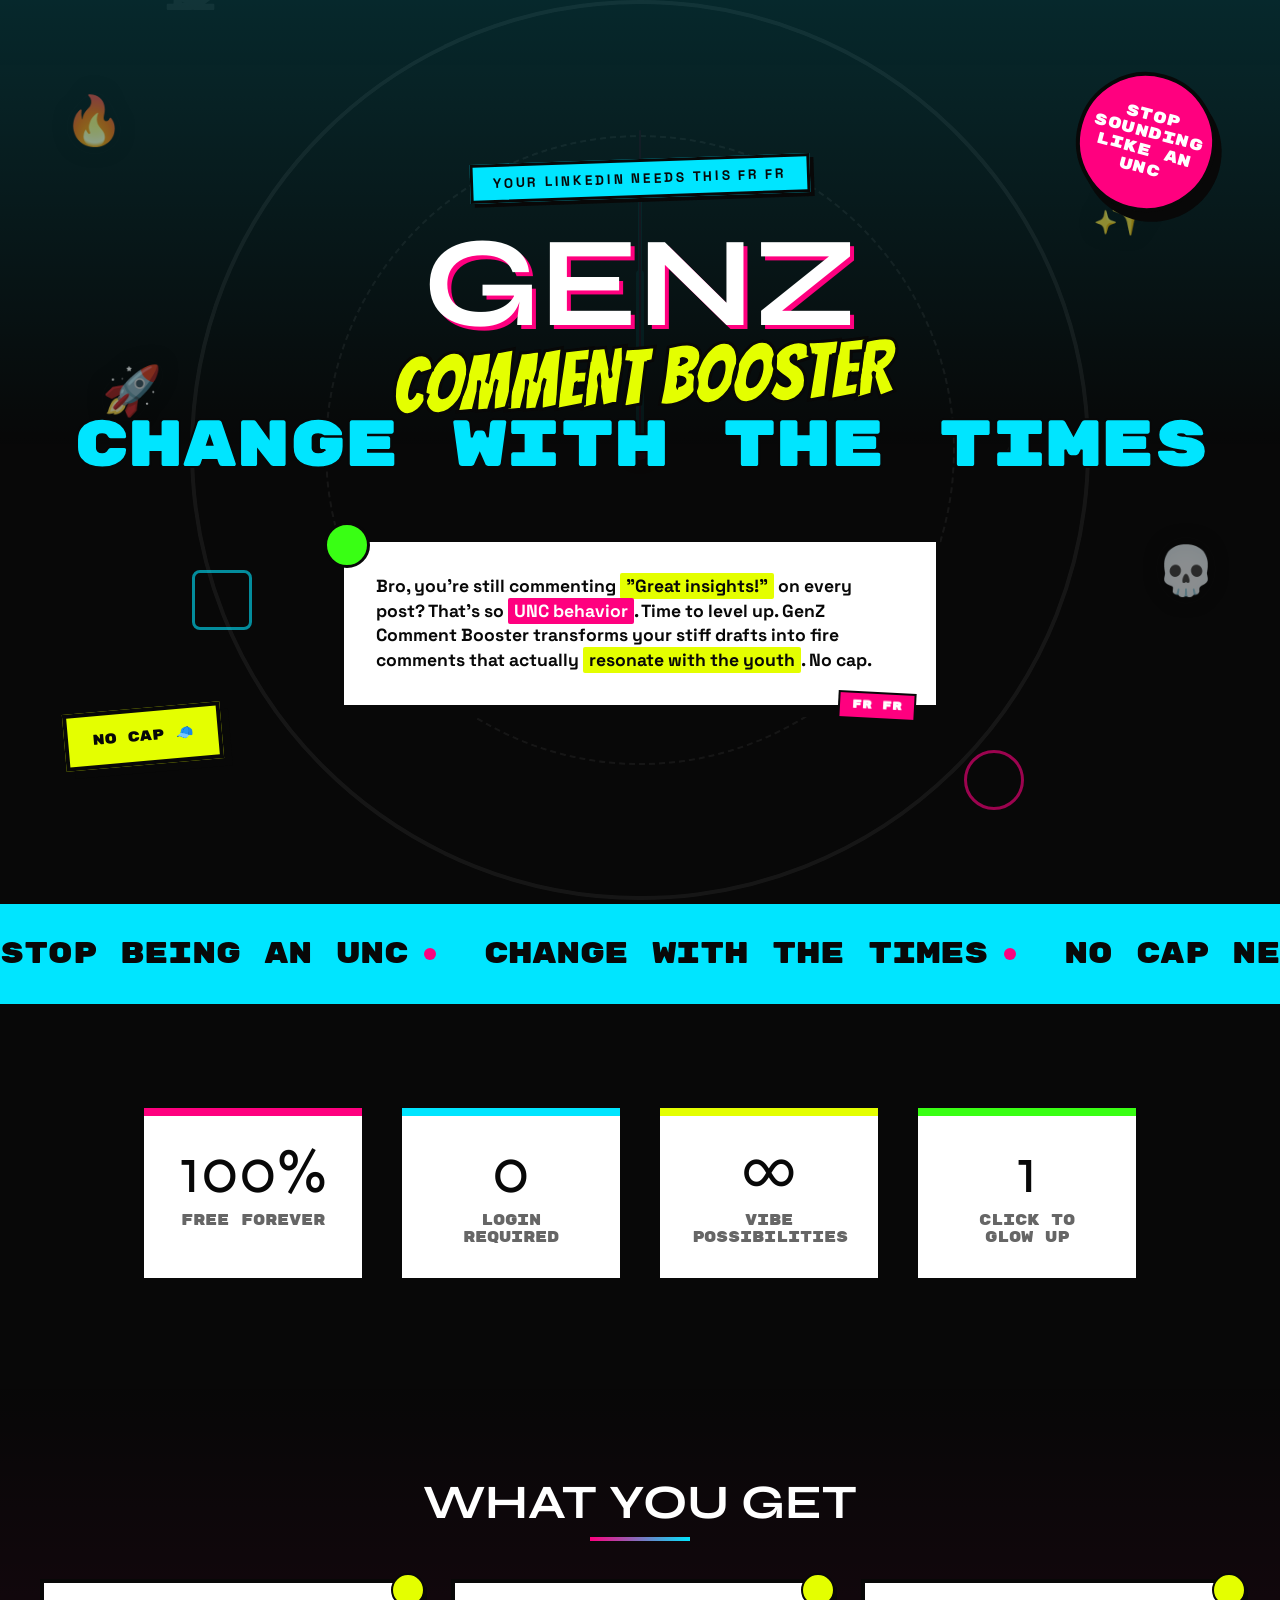
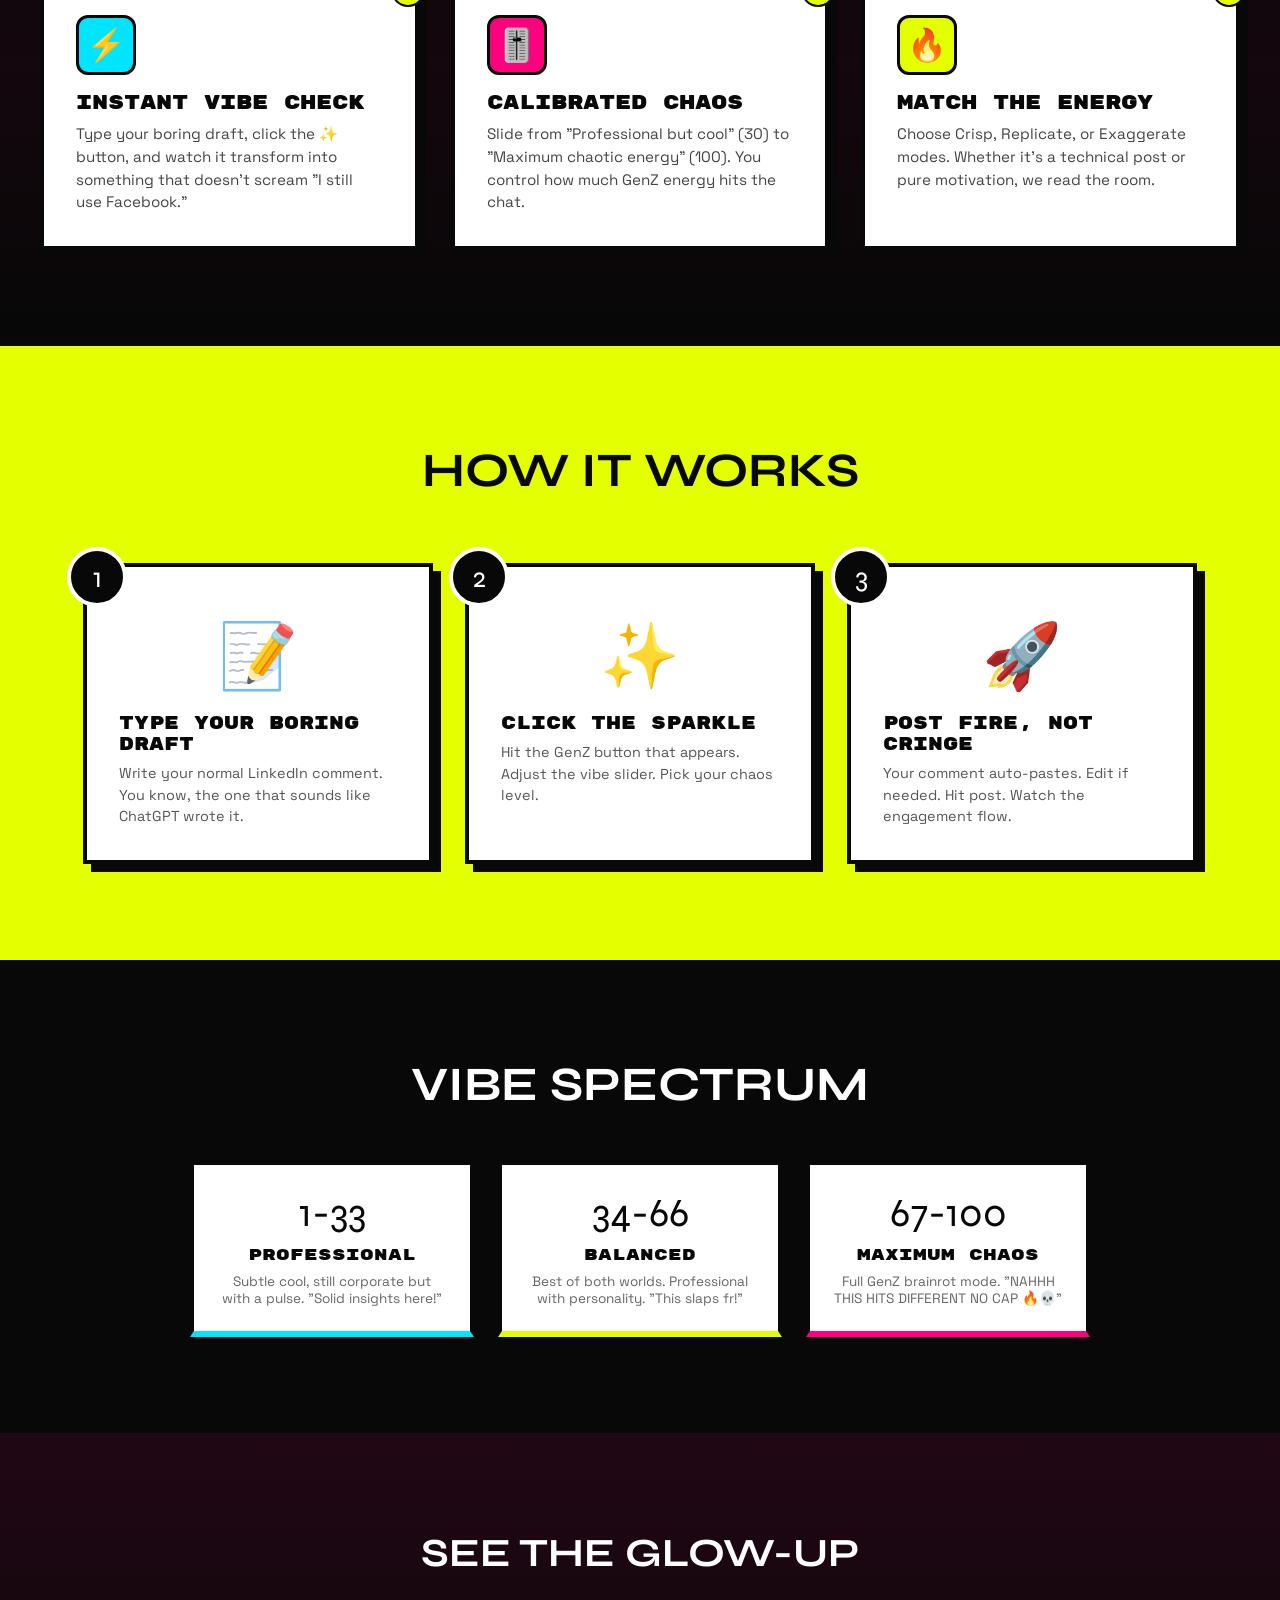
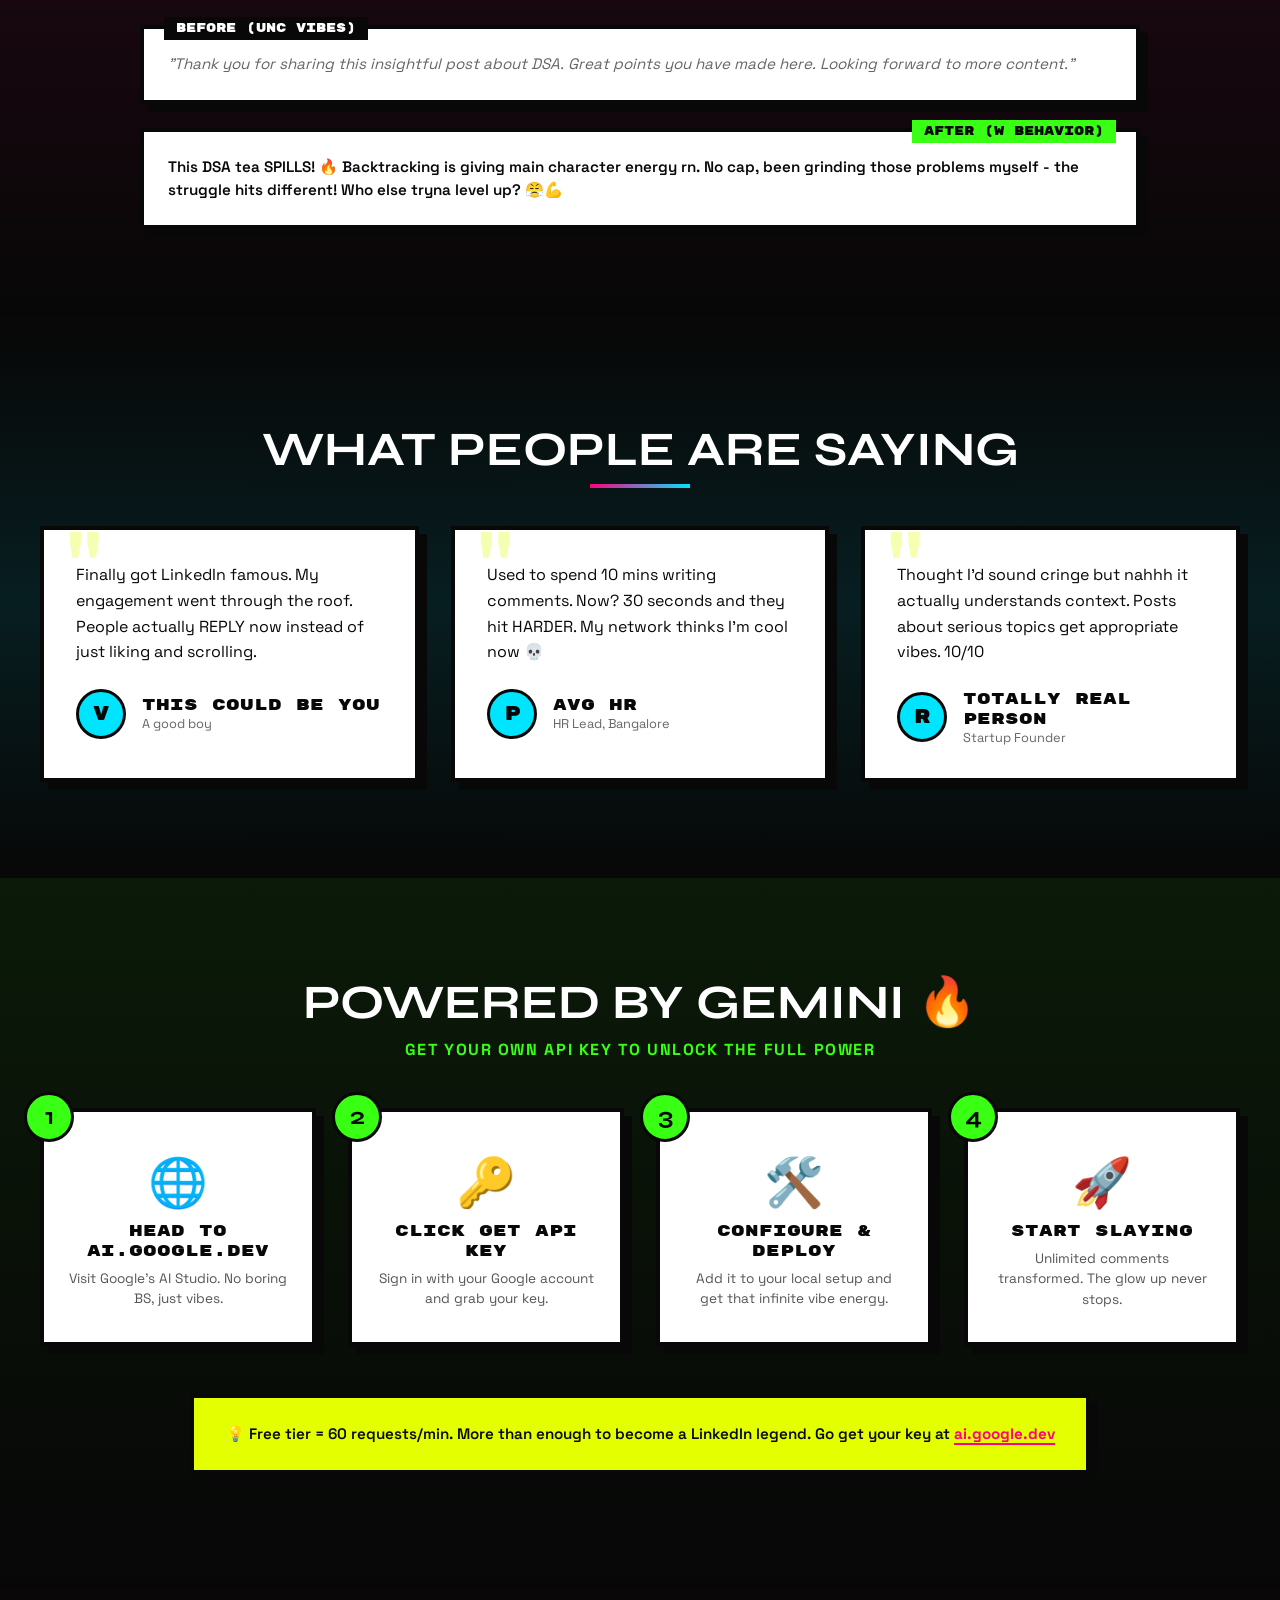
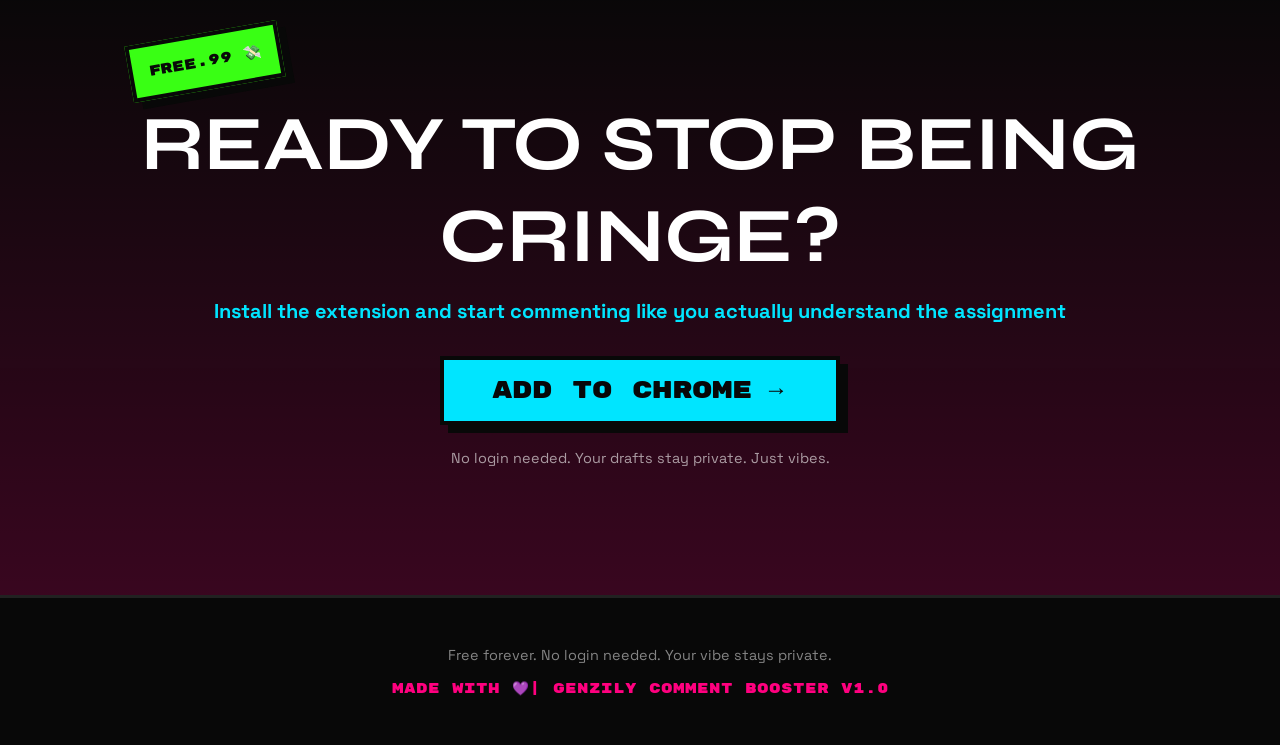
==== index.html @ 029d2807 "setup" ====
<!DOCTYPE html>
<html lang="en">
<head>
  <meta charset="UTF-8">
  <meta name="viewport" content="width=device-width, initial-scale=1.0">
  <title>GenZily Stop Sounding Like an UNC</title>
  <link rel="preconnect" href="https://fonts.googleapis.com">
  <link rel="preconnect" href="https://fonts.gstatic.com" crossorigin>
  <link href="https://fonts.googleapis.com/css2?family=Bangers&family=Space+Grotesk:wght@400;700&family=Syne:wght@700;800&family=Rubik+Mono+One&display=swap" rel="stylesheet">
  <style>
    :root {
      --magenta: #FF007F;
      --cyan: #00E5FF;
      --yellow: #E4FF00;
      --green: #39FF14;
      --black: #080808;
      --white: #FFFFFF;

      --font-ui: 'Space Grotesk', sans-serif;
      --font-display: 'Syne', sans-serif;
      --font-loud: 'Bangers', cursive;
      --font-heavy: 'Rubik Mono One', sans-serif;

      --border-thick: 4px solid var(--black);
      --shadow-brutal: 8px 8px 0px var(--black);
    }

    * {
      box-sizing: border-box;
      margin: 0;
      padding: 0;
    }

    body {
      background-color: var(--black);
      color: var(--black);
      font-family: var(--font-ui);
      overflow-x: hidden;
      min-height: 100vh;
    }

    /* Floating Elements */
    .floating-elements {
      position: fixed;
      width: 100%;
      height: 100%;
      pointer-events: none;
      z-index: 5;
      overflow: hidden;
    }

    .float-item {
      position: absolute;
      animation: float-around 20s ease-in-out infinite;
      opacity: 0.6;
    }

    .float-item:nth-child(1) { top: 10%; left: 5%; animation-delay: 0s; }
    .float-item:nth-child(2) { top: 20%; right: 10%; animation-delay: -5s; }
    .float-item:nth-child(3) { bottom: 30%; left: 15%; animation-delay: -10s; }
    .float-item:nth-child(4) { top: 60%; right: 5%; animation-delay: -15s; }
    .float-item:nth-child(5) { bottom: 10%; right: 20%; animation-delay: -8s; }
    .float-item:nth-child(6) { top: 40%; left: 8%; animation-delay: -12s; }
    .float-item:nth-child(7) { bottom: 50%; right: 12%; animation-delay: -3s; }
    .float-item:nth-child(8) { top: 75%; left: 25%; animation-delay: -18s; }

    @keyframes float-around {
      0%, 100% { transform: translateY(0) rotate(0deg); }
      25% { transform: translateY(-30px) rotate(5deg); }
      50% { transform: translateY(-10px) rotate(-3deg); }
      75% { transform: translateY(-40px) rotate(8deg); }
    }

    .emoji-float {
      font-size: 3rem;
      filter: drop-shadow(0 0 10px currentColor);
    }

    .shape-float {
      width: 60px;
      height: 60px;
      border: 3px solid var(--cyan);
      animation: spin-shape 10s linear infinite;
    }

    .shape-float.square { border-radius: 8px; }
    .shape-float.circle { border-radius: 50%; border-color: var(--magenta); }
    .shape-float.diamond { transform: rotate(45deg); border-color: var(--yellow); }

    @keyframes spin-shape {
      from { transform: rotate(0deg); }
      to { transform: rotate(360deg); }
    }

    /* Clock Background */
    .clock-bg {
      position: fixed;
      top: 50%;
      left: 50%;
      transform: translate(-50%, -50%);
      width: 900px;
      height: 900px;
      z-index: 0;
      opacity: 0.06;
    }

    .clock-circle {
      position: absolute;
      width: 100%;
      height: 100%;
      border: 4px solid var(--white);
      border-radius: 50%;
    }

    .clock-circle.inner {
      width: 70%;
      height: 70%;
      top: 15%;
      left: 15%;
      border-width: 2px;
      border-style: dashed;
      animation: rotate-clock 120s linear infinite reverse;
    }

    .clock-center {
      position: absolute;
      top: 50%;
      left: 50%;
      width: 20px;
      height: 20px;
      background: var(--magenta);
      border-radius: 50%;
      transform: translate(-50%, -50%);
      box-shadow: 0 0 30px var(--magenta);
    }

    .clock-hand {
      position: absolute;
      bottom: 50%;
      left: 50%;
      transform-origin: bottom center;
      background: var(--cyan);
      border-radius: 4px;
    }

    .clock-hand.hour {
      width: 8px;
      height: 180px;
      margin-left: -4px;
      animation: rotate-clock 43200s linear infinite;
    }

    .clock-hand.minute {
      width: 4px;
      height: 280px;
      margin-left: -2px;
      animation: rotate-clock 3600s linear infinite;
    }

    .clock-hand.second {
      width: 2px;
      height: 320px;
      margin-left: -1px;
      background: var(--magenta);
      animation: rotate-clock 60s linear infinite;
    }

    @keyframes rotate-clock {
      from { transform: rotate(0deg); }
      to { transform: rotate(360deg); }
    }

    .clock-numbers {
      position: absolute;
      width: 100%;
      height: 100%;
      font-family: var(--font-heavy);
      font-size: 2rem;
      color: var(--white);
    }

    .clock-num {
      position: absolute;
      transform: translate(-50%, -50%);
    }

    .clock-num:nth-child(12) { top: 8%; left: 50%; }
    .clock-num:nth-child(3) { top: 50%; left: 92%; }
    .clock-num:nth-child(6) { top: 92%; left: 50%; }
    .clock-num:nth-child(9) { top: 50%; left: 8%; }

    /* Hero Section */
    .hero {
      min-height: 100vh;
      display: flex;
      flex-direction: column;
      align-items: center;
      justify-content: center;
      padding: 4rem 2rem;
      position: relative;
      z-index: 10;
      background: linear-gradient(180deg, rgba(0,229,255,0.15) 0%, transparent 50%);
    }

    .sticker-unc {
      position: absolute;
      top: 8%;
      right: 5%;
      width: 140px;
      height: 140px;
      background: var(--magenta);
      border: var(--border-thick);
      border-radius: 50%;
      display: flex;
      flex-direction: column;
      align-items: center;
      justify-content: center;
      font-family: var(--font-heavy);
      color: var(--white);
      font-size: 1rem;
      text-align: center;
      line-height: 1.1;
      transform: rotate(15deg);
      box-shadow: var(--shadow-brutal);
      z-index: 20;
      animation: bounce-sticker 3s ease-in-out infinite;
    }

    @keyframes bounce-sticker {
      0%, 100% { transform: rotate(15deg) scale(1); }
      50% { transform: rotate(12deg) scale(1.08); }
    }

    .sticker-alt {
      position: absolute;
      bottom: 15%;
      left: 5%;
      padding: 1rem 1.5rem;
      background: var(--yellow);
      border: var(--border-thick);
      font-family: var(--font-heavy);
      font-size: 0.9rem;
      transform: rotate(-5deg);
      box-shadow: var(--shadow-brutal);
      z-index: 15;
      animation: wiggle 4s ease-in-out infinite;
    }

    @keyframes wiggle {
      0%, 100% { transform: rotate(-5deg); }
      25% { transform: rotate(-3deg); }
      75% { transform: rotate(-7deg); }
    }

    .label-top {
      font-family: var(--font-ui);
      font-size: 0.85rem;
      text-transform: uppercase;
      letter-spacing: 0.2em;
      font-weight: 700;
      background: var(--cyan);
      color: var(--black);
      padding: 8px 20px;
      display: inline-block;
      margin-bottom: 2rem;
      transform: rotate(-2deg);
      border: 3px solid var(--black);
      box-shadow: 4px 4px 0 var(--black);
      animation: blink-label 3s ease-in-out infinite;
    }

    @keyframes blink-label {
      0%, 100% { box-shadow: 4px 4px 0 var(--black); }
      50% { box-shadow: 4px 4px 0 var(--magenta), 8px 8px 0 var(--black); }
    }

    h1 {
      font-family: var(--font-display);
      font-size: clamp(3rem, 10vw, 8rem);
      line-height: 0.85;
      text-transform: uppercase;
      text-align: center;
      margin-bottom: 2rem;
      position: relative;
    }

    .h1-line1 {
      color: var(--white);
      display: block;
      text-shadow: 4px 4px 0 var(--magenta);
      animation: glitch-text 5s ease-in-out infinite;
    }

    @keyframes glitch-text {
      0%, 90%, 100% { transform: translate(0); }
      92% { transform: translate(-2px, 2px); }
      94% { transform: translate(2px, -2px); }
      96% { transform: translate(-1px, 1px); }
    }

    .h1-line2 {
      color: var(--yellow);
      -webkit-text-stroke: 3px var(--black);
      display: block;
      font-family: var(--font-loud);
      font-size: 0.6em;
      transform: rotate(-2deg);
      margin: 0.1em 0;
      text-shadow: none;
    }

    .h1-line3 {
      color: var(--cyan);
      display: block;
      -webkit-text-stroke: 2px var(--black);
      font-family: var(--font-heavy);
      font-size: 0.5em;
    }

    .subcopy-box {
      max-width: 600px;
      background: var(--white);
      padding: 2rem;
      border: var(--border-thick);
      box-shadow: var(--shadow-brutal);
      font-size: 1.1rem;
      font-weight: 700;
      line-height: 1.4;
      margin: 2rem 0;
      position: relative;
    }

    .subcopy-box::before {
      content: '';
      position: absolute;
      top: -20px;
      left: -20px;
      width: 40px;
      height: 40px;
      background: var(--green);
      border: 3px solid var(--black);
      border-radius: 50%;
      animation: pulse-dot 2s ease-in-out infinite;
    }

    .subcopy-box::after {
      content: 'FR FR';
      position: absolute;
      bottom: -15px;
      right: 20px;
      background: var(--magenta);
      color: var(--white);
      font-family: var(--font-heavy);
      font-size: 0.7rem;
      padding: 4px 12px;
      border: 2px solid var(--black);
      transform: rotate(3deg);
    }

    @keyframes pulse-dot {
      0%, 100% { transform: scale(1); }
      50% { transform: scale(1.3); }
    }

    .highlight {
      background: var(--yellow);
      padding: 2px 6px;
      border-radius: 2px;
    }

    .highlight-pink {
      background: var(--magenta);
      color: var(--white);
      padding: 2px 6px;
      border-radius: 2px;
    }

    /* Marquee Section */
    .marquee-section {
      overflow: hidden;
      padding: 2rem 0;
      background: var(--cyan);
      border-top: var(--border-thick);
      border-bottom: var(--border-thick);
      position: relative;
      z-index: 10;
    }

    .marquee-track {
      display: flex;
      animation: marquee 20s linear infinite;
    }

    .marquee-content {
      display: flex;
      gap: 3rem;
      padding-right: 3rem;
      font-family: var(--font-heavy);
      font-size: 1.8rem;
      text-transform: uppercase;
      white-space: nowrap;
    }

    .marquee-content span {
      display: flex;
      align-items: center;
      gap: 1rem;
    }

    .marquee-dot {
      width: 12px;
      height: 12px;
      background: var(--magenta);
      border-radius: 50%;
      display: inline-block;
    }

    @keyframes marquee {
      from { transform: translateX(0); }
      to { transform: translateX(-50%); }
    }

    /* Stats Section */
    .stats-section {
      padding: 6rem 2rem;
      position: relative;
      z-index: 10;
    }

    .stats-grid {
      display: grid;
      grid-template-columns: repeat(auto-fit, minmax(200px, 1fr));
      gap: 2rem;
      max-width: 1000px;
      margin: 0 auto;
    }

    .stat-card {
      background: var(--white);
      border: var(--border-thick);
      box-shadow: var(--shadow-brutal);
      padding: 2rem;
      text-align: center;
      position: relative;
      overflow: hidden;
    }

    .stat-card::before {
      content: '';
      position: absolute;
      top: 0;
      left: 0;
      width: 100%;
      height: 8px;
      background: var(--magenta);
    }

    .stat-card:nth-child(2)::before { background: var(--cyan); }
    .stat-card:nth-child(3)::before { background: var(--yellow); }
    .stat-card:nth-child(4)::before { background: var(--green); }

    .stat-number {
      font-family: var(--font-display);
      font-size: 4rem;
      color: var(--black);
      line-height: 1;
      margin-bottom: 0.5rem;
    }

    .stat-label {
      font-family: var(--font-heavy);
      font-size: 0.9rem;
      text-transform: uppercase;
      color: #666;
    }

    /* Features Section */
    .features {
      padding: 6rem 2rem;
      position: relative;
      z-index: 10;
      background: linear-gradient(180deg, transparent 0%, rgba(255,0,127,0.05) 50%, transparent 100%);
    }

    .section-title {
      text-align: center;
      font-family: var(--font-display);
      font-size: 3rem;
      color: var(--white);
      margin-bottom: 3rem;
      text-transform: uppercase;
      position: relative;
    }

    .section-title::after {
      content: '';
      position: absolute;
      bottom: -10px;
      left: 50%;
      transform: translateX(-50%);
      width: 100px;
      height: 4px;
      background: linear-gradient(90deg, var(--magenta), var(--cyan));
    }

    .features-grid {
      display: grid;
      grid-template-columns: repeat(auto-fit, minmax(280px, 1fr));
      gap: 2rem;
      max-width: 1200px;
      margin: 0 auto;
    }

    .feature-card {
      background: var(--white);
      border: var(--border-thick);
      box-shadow: var(--shadow-brutal);
      padding: 2rem;
      position: relative;
      transition: all 0.3s ease;
    }

    .feature-card::before {
      content: '';
      position: absolute;
      top: -10px;
      right: -10px;
      width: 30px;
      height: 30px;
      background: var(--yellow);
      border: 2px solid var(--black);
      border-radius: 50%;
      transition: all 0.3s ease;
    }

    .feature-card:hover {
      transform: translate(-4px, -4px) rotate(-1deg);
      box-shadow: 12px 12px 0 var(--black);
    }

    .feature-card:hover::before {
      transform: scale(1.3) rotate(180deg);
    }

    .feature-icon {
      width: 60px;
      height: 60px;
      background: var(--cyan);
      border: 3px solid var(--black);
      border-radius: 12px;
      display: flex;
      align-items: center;
      justify-content: center;
      font-size: 2rem;
      margin-bottom: 1rem;
      animation: icon-bounce 2s ease-in-out infinite;
    }

    @keyframes icon-bounce {
      0%, 100% { transform: translateY(0); }
      50% { transform: translateY(-5px); }
    }

    .feature-card:nth-child(2) .feature-icon { background: var(--magenta); animation-delay: 0.3s; }
    .feature-card:nth-child(3) .feature-icon { background: var(--yellow); animation-delay: 0.6s; }

    .feature-title {
      font-family: var(--font-heavy);
      font-size: 1.2rem;
      margin-bottom: 0.5rem;
      text-transform: uppercase;
    }

    .feature-desc {
      font-size: 0.95rem;
      color: #444;
      line-height: 1.5;
    }

    /* How It Works */
    .how-section {
      padding: 6rem 2rem;
      position: relative;
      z-index: 10;
      background: var(--yellow);
    }

    .how-title {
      text-align: center;
      font-family: var(--font-display);
      font-size: 3rem;
      color: var(--black);
      margin-bottom: 4rem;
      text-transform: uppercase;
    }

    .steps-container {
      display: flex;
      flex-wrap: wrap;
      justify-content: center;
      gap: 2rem;
      max-width: 1200px;
      margin: 0 auto;
    }

    .step-card {
      flex: 1;
      min-width: 250px;
      max-width: 350px;
      background: var(--white);
      border: var(--border-thick);
      box-shadow: var(--shadow-brutal);
      padding: 2rem;
      position: relative;
    }

    .step-number {
      position: absolute;
      top: -20px;
      left: -20px;
      width: 60px;
      height: 60px;
      background: var(--black);
      color: var(--white);
      border-radius: 50%;
      display: flex;
      align-items: center;
      justify-content: center;
      font-family: var(--font-display);
      font-size: 1.8rem;
      border: 4px solid var(--white);
    }

    .step-emoji {
      font-size: 4rem;
      text-align: center;
      margin: 1rem 0;
    }

    .step-title {
      font-family: var(--font-heavy);
      font-size: 1.1rem;
      margin-bottom: 0.5rem;
      text-transform: uppercase;
    }

    .step-desc {
      font-size: 0.9rem;
      color: #555;
      line-height: 1.5;
    }

    /* Demo Section */
    .demo {
      padding: 6rem 2rem;
      background: linear-gradient(180deg, rgba(255,0,127,0.1) 0%, transparent 100%);
      position: relative;
      z-index: 10;
    }

    .demo-title {
      text-align: center;
      font-family: var(--font-display);
      font-size: 2.5rem;
      color: var(--white);
      margin-bottom: 3rem;
      text-transform: uppercase;
    }

    .demo-container {
      display: flex;
      flex-wrap: wrap;
      gap: 2rem;
      max-width: 1000px;
      margin: 0 auto;
      align-items: center;
      justify-content: center;
    }

    .demo-before-after {
      flex: 1;
      min-width: 300px;
      display: flex;
      flex-direction: column;
      gap: 1.5rem;
    }

    .demo-card {
      background: var(--white);
      border: var(--border-thick);
      box-shadow: var(--shadow-brutal);
      padding: 1.5rem;
      position: relative;
      transition: all 0.3s ease;
    }

    .demo-card:hover {
      transform: translate(-2px, -2px);
      box-shadow: 10px 10px 0 var(--black);
    }

    .demo-label {
      position: absolute;
      top: -12px;
      left: 20px;
      background: var(--black);
      color: var(--white);
      font-family: var(--font-heavy);
      font-size: 0.75rem;
      padding: 4px 12px;
      text-transform: uppercase;
    }

    .demo-label.after {
      left: auto;
      right: 20px;
      background: var(--green);
      color: var(--black);
    }

    .demo-text {
      font-size: 0.95rem;
      line-height: 1.5;
    }

    .demo-text.unc {
      color: #666;
      font-style: italic;
    }

    .demo-text.genZ {
      color: var(--black);
      font-weight: 600;
    }

    /* Vibes Section */
    .vibes-section {
      padding: 6rem 2rem;
      position: relative;
      z-index: 10;
    }

    .vibes-title {
      text-align: center;
      font-family: var(--font-display);
      font-size: 3rem;
      color: var(--white);
      margin-bottom: 3rem;
      text-transform: uppercase;
    }

    .vibes-grid {
      display: grid;
      grid-template-columns: repeat(3, 1fr);
      gap: 1.5rem;
      max-width: 900px;
      margin: 0 auto;
    }

    .vibe-level {
      background: var(--white);
      border: var(--border-thick);
      box-shadow: var(--shadow-brutal);
      padding: 1.5rem;
      text-align: center;
      transition: all 0.3s ease;
    }

    .vibe-level:hover {
      transform: scale(1.05) rotate(2deg);
    }

    .vibe-level.low { border-bottom: 6px solid var(--cyan); }
    .vibe-level.mid { border-bottom: 6px solid var(--yellow); }
    .vibe-level.high { border-bottom: 6px solid var(--magenta); }

    .vibe-range {
      font-family: var(--font-display);
      font-size: 2.5rem;
      color: var(--black);
    }

    .vibe-name {
      font-family: var(--font-heavy);
      font-size: 1rem;
      text-transform: uppercase;
      margin: 0.5rem 0;
    }

    .vibe-desc {
      font-size: 0.85rem;
      color: #666;
    }

    /* Testimonials */
    .testimonials {
      padding: 6rem 2rem;
      background: linear-gradient(180deg, transparent 0%, rgba(0,229,255,0.1) 50%, transparent 100%);
      position: relative;
      z-index: 10;
    }

    .testimonial-grid {
      display: grid;
      grid-template-columns: repeat(auto-fit, minmax(300px, 1fr));
      gap: 2rem;
      max-width: 1200px;
      margin: 0 auto;
    }

    .testimonial-card {
      background: var(--white);
      border: var(--border-thick);
      box-shadow: var(--shadow-brutal);
      padding: 2rem;
      position: relative;
    }

    .testimonial-card::before {
      content: '"';
      position: absolute;
      top: -20px;
      left: 20px;
      font-family: var(--font-display);
      font-size: 8rem;
      color: var(--yellow);
      opacity: 0.3;
      line-height: 1;
    }

    .testimonial-text {
      font-size: 1rem;
      line-height: 1.6;
      margin-bottom: 1.5rem;
      position: relative;
      z-index: 1;
    }

    .testimonial-author {
      display: flex;
      align-items: center;
      gap: 1rem;
    }

    .author-avatar {
      width: 50px;
      height: 50px;
      border-radius: 50%;
      background: var(--cyan);
      border: 3px solid var(--black);
      display: flex;
      align-items: center;
      justify-content: center;
      font-family: var(--font-heavy);
      font-size: 1.2rem;
    }

    .author-info {
      flex: 1;
    }

    .author-name {
      font-family: var(--font-heavy);
      font-size: 1rem;
    }

    .author-role {
      font-size: 0.8rem;
      color: #666;
    }

    /* CTA Section */
    .cta {
      padding: 8rem 2rem;
      text-align: center;
      position: relative;
      z-index: 10;
      background: linear-gradient(180deg, transparent 0%, rgba(255,0,127,0.2) 100%);
    }

    .cta-sticker {
      position: absolute;
      top: 10%;
      left: 10%;
      padding: 1rem;
      background: var(--green);
      border: var(--border-thick);
      font-family: var(--font-heavy);
      font-size: 0.9rem;
      transform: rotate(-10deg);
      box-shadow: var(--shadow-brutal);
      animation: pulse-sticker 2s ease-in-out infinite;
    }

    @keyframes pulse-sticker {
      0%, 100% { transform: rotate(-10deg) scale(1); }
      50% { transform: rotate(-10deg) scale(1.05); }
    }

    .cta-title {
      font-family: var(--font-display);
      font-size: clamp(2rem, 6vw, 5rem);
      color: var(--white);
      margin-bottom: 1rem;
      text-transform: uppercase;
    }

    .cta-sub {
      font-size: 1.25rem;
      color: var(--cyan);
      margin-bottom: 2rem;
      font-weight: 700;
    }

    .cta-btn {
      display: inline-flex;
      align-items: center;
      gap: 12px;
      background: var(--cyan);
      color: var(--black);
      font-family: var(--font-heavy);
      font-size: 1.5rem;
      padding: 1rem 3rem;
      border: var(--border-thick);
      box-shadow: var(--shadow-brutal);
      text-decoration: none;
      text-transform: uppercase;
      transition: all 0.3s ease;
      position: relative;
      overflow: hidden;
    }

    .cta-btn::before {
      content: '';
      position: absolute;
      top: 0;
      left: -100%;
      width: 100%;
      height: 100%;
      background: linear-gradient(90deg, transparent, rgba(255,255,255,0.4), transparent);
      animation: shine-btn 3s infinite;
    }

    @keyframes shine-btn {
      0% { left: -100%; }
      50%, 100% { left: 100%; }
    }

    .cta-btn:hover {
      transform: translate(-4px, -4px);
      box-shadow: 12px 12px 0 var(--black);
      background: var(--yellow);
    }

    .cta-note {
      margin-top: 1.5rem;
      font-size: 0.9rem;
      color: rgba(255,255,255,0.6);
    }

    /* Gemini Section */
    .gemini-section {
      padding: 6rem 2rem;
      position: relative;
      z-index: 10;
      background: linear-gradient(180deg, rgba(57,255,20,0.08) 0%, transparent 100%);
    }

    .gemini-title {
      text-align: center;
      font-family: var(--font-display);
      font-size: 3rem;
      color: var(--white);
      margin-bottom: 0.5rem;
      text-transform: uppercase;
    }

    .gemini-subtitle {
      text-align: center;
      font-size: 1rem;
      color: var(--green);
      margin-bottom: 3rem;
      font-weight: 700;
      text-transform: uppercase;
      letter-spacing: 0.1em;
    }

    .gemini-steps {
      display: flex;
      flex-wrap: wrap;
      justify-content: center;
      gap: 2rem;
      max-width: 1200px;
      margin: 0 auto 3rem;
    }

    .gemini-card {
      flex: 1;
      min-width: 220px;
      max-width: 280px;
      background: var(--white);
      border: var(--border-thick);
      box-shadow: var(--shadow-brutal);
      padding: 2rem 1.5rem;
      position: relative;
      text-align: center;
      transition: all 0.3s ease;
    }

    .gemini-card:hover {
      transform: translate(-4px, -4px) rotate(-1deg);
      box-shadow: 12px 12px 0 var(--black);
    }

    .gemini-step-number {
      position: absolute;
      top: -20px;
      left: -20px;
      width: 50px;
      height: 50px;
      background: var(--green);
      color: var(--black);
      border-radius: 50%;
      display: flex;
      align-items: center;
      justify-content: center;
      font-family: var(--font-display);
      font-size: 1.5rem;
      border: 3px solid var(--black);
      font-weight: 700;
    }

    .gemini-emoji {
      font-size: 3rem;
      margin: 0.5rem 0;
      display: block;
    }

    .gemini-card-title {
      font-family: var(--font-heavy);
      font-size: 1rem;
      color: var(--black);
      margin-bottom: 0.5rem;
      text-transform: uppercase;
    }

    .gemini-card-desc {
      font-size: 0.85rem;
      color: #555;
      line-height: 1.5;
    }

    .gemini-info-box {
      background: var(--yellow);
      border: var(--border-thick);
      box-shadow: var(--shadow-brutal);
      padding: 1.5rem;
      max-width: 900px;
      margin: 0 auto;
      text-align: center;
    }

    .gemini-info-text {
      font-size: 0.95rem;
      color: var(--black);
      font-weight: 600;
      line-height: 1.6;
    }

    .gemini-link {
      color: var(--magenta);
      font-weight: 700;
      text-decoration: none;
      transition: all 0.3s ease;
      border-bottom: 2px solid var(--magenta);
    }

    .gemini-link:hover {
      color: var(--cyan);
      border-bottom-color: var(--cyan);
    }

    /* Footer */
    .footer {
      padding: 3rem 2rem;
      text-align: center;
      border-top: 3px solid rgba(255,255,255,0.1);
      position: relative;
      z-index: 10;
    }

    .footer-text {
      color: rgba(255,255,255,0.5);
      font-size: 0.9rem;
    }

    .footer-text a {
      color: var(--cyan);
      text-decoration: none;
    }

    .footer-credit {
      margin-top: 1rem;
      color: var(--magenta);
      font-family: var(--font-heavy);
      font-size: 0.85rem;
    }

    .footer-emojis {
      margin-top: 1rem;
      font-size: 1.5rem;
      animation: wave-emojis 1s ease-in-out infinite;
    }

    @keyframes wave-emojis {
      0%, 100% { transform: scaleX(1); }
      50% { transform: scaleX(1.1); }
    }

    /* Responsive */
    @media (max-width: 768px) {
      .sticker-unc {
        width: 100px;
        height: 100px;
        font-size: 0.75rem;
        top: 5%;
        right: 5%;
      }

      .sticker-alt {
        display: none;
      }

      .subcopy-box {
        padding: 1.5rem;
        font-size: 1rem;
      }

      .features-grid, .testimonial-grid {
        grid-template-columns: 1fr;
      }

      .demo-container {
        flex-direction: column;
      }

      .vibes-grid {
        grid-template-columns: 1fr;
      }

      .floating-elements {
        display: none;
      }

      .cta-sticker {
        display: none;
      }

      .steps-container {
        flex-direction: column;
        align-items: center;
      }

      .stat-number {
        font-size: 3rem;
      }

      .gemini-steps {
        flex-direction: column;
        align-items: center;
      }

      .gemini-card {
        max-width: 100%;
      }
    }
  </style>
</head>
<body>
  <!-- Floating Elements -->
  <div class="floating-elements">
    <div class="float-item"><span class="emoji-float">🔥</span></div>
    <div class="float-item"><span class="emoji-float">✨</span></div>
    <div class="float-item"><div class="shape-float square"></div></div>
    <div class="float-item"><span class="emoji-float">💀</span></div>
    <div class="float-item"><div class="shape-float circle"></div></div>
    <div class="float-item"><span class="emoji-float">🚀</span></div>
  </div>

  <!-- Clock Background -->
  <div class="clock-bg">
    <div class="clock-circle"></div>
    <div class="clock-circle inner"></div>
    <div class="clock-center"></div>
    <div class="clock-hand hour"></div>
    <div class="clock-hand minute"></div>
    <div class="clock-hand second"></div>
    <div class="clock-numbers">
      <span class="clock-num">12</span>
      <span class="clock-num">3</span>
      <span class="clock-num">6</span>
      <span class="clock-num">9</span>
    </div>
  </div>

  <!-- Hero -->
  <section class="hero">
    <div class="sticker-unc">
      STOP<br>SOUNDING<br>LIKE AN<br>UNC
    </div>
    <div class="sticker-alt">NO CAP 🧢</div>

    <div class="label-top">Your LinkedIn Needs This Fr Fr</div>

    <h1>
      <span class="h1-line1">GENZ</span>
      <span class="h1-line2">COMMENT BOOSTER</span>
      <span class="h1-line3">CHANGE WITH THE TIMES</span>
    </h1>

    <div class="subcopy-box">
      Bro, you're still commenting <span class="highlight">"Great insights!"</span> on every post? That's so <span class="highlight-pink">UNC behavior</span>. Time to level up. GenZ Comment Booster transforms your stiff drafts into fire comments that actually <span class="highlight">resonate with the youth</span>. No cap.
    </div>
  </section>

  <!-- Marquee -->
  <section class="marquee-section">
    <div class="marquee-track">
      <div class="marquee-content">
        <span>STOP BEING AN UNC <span class="marquee-dot"></span></span>
        <span>CHANGE WITH THE TIMES <span class="marquee-dot"></span></span>
        <span>NO CAP NECESSARY <span class="marquee-dot"></span></span>
        <span>YOUR VIBES NEED AN UPGRADE <span class="marquee-dot"></span></span>
        <span>STOP BEING AN UNC <span class="marquee-dot"></span></span>
        <span>CHANGE WITH THE TIMES <span class="marquee-dot"></span></span>
        <span>NO CAP NECESSARY <span class="marquee-dot"></span></span>
        <span>YOUR VIBES NEED AN UPGRADE <span class="marquee-dot"></span></span>
      </div>
      <div class="marquee-content">
        <span>STOP BEING AN UNC <span class="marquee-dot"></span></span>
        <span>CHANGE WITH THE TIMES <span class="marquee-dot"></span></span>
        <span>NO CAP NECESSARY <span class="marquee-dot"></span></span>
        <span>YOUR VIBES NEED AN UPGRADE <span class="marquee-dot"></span></span>
        <span>STOP BEING AN UNC <span class="marquee-dot"></span></span>
        <span>CHANGE WITH THE TIMES <span class="marquee-dot"></span></span>
        <span>NO CAP NECESSARY <span class="marquee-dot"></span></span>
        <span>YOUR VIBES NEED AN UPGRADE <span class="marquee-dot"></span></span>
      </div>
    </div>
  </section>

  <!-- Stats -->
  <section class="stats-section">
    <div class="stats-grid">
      <div class="stat-card">
        <div class="stat-number">100%</div>
        <div class="stat-label">Free Forever</div>
      </div>
      <div class="stat-card">
        <div class="stat-number">0</div>
        <div class="stat-label">Login Required</div>
      </div>
      <div class="stat-card">
        <div class="stat-number">∞</div>
        <div class="stat-label">Vibe Possibilities</div>
      </div>
      <div class="stat-card">
        <div class="stat-number">1</div>
        <div class="stat-label">Click to Glow Up</div>
      </div>
    </div>
  </section>

  <!-- Features -->
  <section class="features">
    <h2 class="section-title">What You Get</h2>
    <div class="features-grid">
      <div class="feature-card">
        <div class="feature-icon">⚡</div>
        <div class="feature-title">Instant Vibe Check</div>
        <div class="feature-desc">Type your boring draft, click the ✨ button, and watch it transform into something that doesn't scream "I still use Facebook."</div>
      </div>

      <div class="feature-card">
        <div class="feature-icon">🎚️</div>
        <div class="feature-title">Calibrated Chaos</div>
        <div class="feature-desc">Slide from "Professional but cool" (30) to "Maximum chaotic energy" (100). You control how much GenZ energy hits the chat.</div>
      </div>

      <div class="feature-card">
        <div class="feature-icon">🔥</div>
        <div class="feature-title">Match the Energy</div>
        <div class="feature-desc">Choose Crisp, Replicate, or Exaggerate modes. Whether it's a technical post or pure motivation, we read the room.</div>
      </div>
    </div>
  </section>

  <!-- How It Works -->
  <section class="how-section">
    <h2 class="how-title">How It Works</h2>
    <div class="steps-container">
      <div class="step-card">
        <div class="step-number">1</div>
        <div class="step-emoji">📝</div>
        <div class="step-title">Type Your Boring Draft</div>
        <div class="step-desc">Write your normal LinkedIn comment. You know, the one that sounds like ChatGPT wrote it.</div>
      </div>

      <div class="step-card">
        <div class="step-number">2</div>
        <div class="step-emoji">✨</div>
        <div class="step-title">Click the Sparkle</div>
        <div class="step-desc">Hit the GenZ button that appears. Adjust the vibe slider. Pick your chaos level.</div>
      </div>

      <div class="step-card">
        <div class="step-number">3</div>
        <div class="step-emoji">🚀</div>
        <div class="step-title">Post Fire, Not Cringe</div>
        <div class="step-desc">Your comment auto-pastes. Edit if needed. Hit post. Watch the engagement flow.</div>
      </div>
    </div>
  </section>

  <!-- Vibes Range -->
  <section class="vibes-section">
    <h2 class="vibes-title">Vibe Spectrum</h2>
    <div class="vibes-grid">
      <div class="vibe-level low">
        <div class="vibe-range">1-33</div>
        <div class="vibe-name">Professional</div>
        <div class="vibe-desc">Subtle cool, still corporate but with a pulse. "Solid insights here!"</div>
      </div>
      <div class="vibe-level mid">
        <div class="vibe-range">34-66</div>
        <div class="vibe-name">Balanced</div>
        <div class="vibe-desc">Best of both worlds. Professional with personality. "This slaps fr!"</div>
      </div>
      <div class="vibe-level high">
        <div class="vibe-range">67-100</div>
        <div class="vibe-name">Maximum Chaos</div>
        <div class="vibe-desc">Full GenZ brainrot mode. "NAHHH THIS HITS DIFFERENT NO CAP 🔥💀"</div>
      </div>
    </div>
  </section>

  <!-- Demo -->
  <section class="demo">
    <h2 class="demo-title">See the Glow-Up</h2>
    <div class="demo-container">
      <div class="demo-before-after">
        <div class="demo-card">
          <div class="demo-label">Before (UNC vibes)</div>
          <p class="demo-text unc">"Thank you for sharing this insightful post about DSA. Great points you have made here. Looking forward to more content."</p>
        </div>
        <div class="demo-card">
          <div class="demo-label after">After (W behavior)</div>
          <p class="demo-text genZ">This DSA tea SPILLS! 🔥 Backtracking is giving main character energy rn. No cap, been grinding those problems myself - the struggle hits different! Who else tryna level up? 😤💪</p>
        </div>
      </div>
    </div>
  </section>

  <!-- Testimonials -->
  <section class="testimonials">
    <h2 class="section-title">What People Are Saying</h2>
    <div class="testimonial-grid">
      <div class="testimonial-card">
        <p class="testimonial-text">Finally got LinkedIn famous. My engagement went through the roof. People actually REPLY now instead of just liking and scrolling.</p>
        <div class="testimonial-author">
          <div class="author-avatar">V</div>
          <div class="author-info">
            <div class="author-name">This could be you</div>
            <div class="author-role">A good boy</div>
          </div>
        </div>
      </div>

      <div class="testimonial-card">
        <p class="testimonial-text">Used to spend 10 mins writing comments. Now? 30 seconds and they hit HARDER. My network thinks I'm cool now 💀</p>
        <div class="testimonial-author">
          <div class="author-avatar">P</div>
          <div class="author-info">
            <div class="author-name">Avg HR</div>
            <div class="author-role">HR Lead, Bangalore</div>
          </div>
        </div>
      </div>

      <div class="testimonial-card">
        <p class="testimonial-text">Thought I'd sound cringe but nahhh it actually understands context. Posts about serious topics get appropriate vibes. 10/10</p>
        <div class="testimonial-author">
          <div class="author-avatar">R</div>
          <div class="author-info">
            <div class="author-name">Totally Real person</div>
            <div class="author-role">Startup Founder</div>
          </div>
        </div>
      </div>
    </div>
  </section>

  
  <!-- Powered by Gemini -->
  <section class="gemini-section">
    <h2 class="gemini-title">Powered by Gemini 🔥</h2>
    <p class="gemini-subtitle">Get your own API key to unlock the full power</p>
    <div class="gemini-steps">
      <div class="gemini-card">
        <div class="gemini-step-number">1</div>
        <div class="gemini-emoji">🌐</div>
        <div class="gemini-card-title">Head to ai.google.dev</div>
        <div class="gemini-card-desc">Visit Google's AI Studio. No boring BS, just vibes.</div>
      </div>

      <div class="gemini-card">
        <div class="gemini-step-number">2</div>
        <div class="gemini-emoji">🔑</div>
        <div class="gemini-card-title">Click Get API Key</div>
        <div class="gemini-card-desc">Sign in with your Google account and grab your key.</div>
      </div>

      <div class="gemini-card">
        <div class="gemini-step-number">3</div>
        <div class="gemini-emoji">🛠️</div>
        <div class="gemini-card-title">Configure & Deploy</div>
        <div class="gemini-card-desc">Add it to your local setup and get that infinite vibe energy.</div>
      </div>

      <div class="gemini-card">
        <div class="gemini-step-number">4</div>
        <div class="gemini-emoji">🚀</div>
        <div class="gemini-card-title">Start Slaying</div>
        <div class="gemini-card-desc">Unlimited comments transformed. The glow up never stops.</div>
      </div>
    </div>
    <div class="gemini-info-box">
      <p class="gemini-info-text">💡 Free tier = 60 requests/min. More than enough to become a LinkedIn legend. Go get your key at <a href="https://ai.google.dev/" target="_blank" class="gemini-link">ai.google.dev</a></p>
    </div>
  </section>

  <!-- CTA -->
  <section class="cta">
    <div class="cta-sticker">FREE.99 💸</div>
  
    <h2 class="cta-title">Ready to Stop Being Cringe?</h2>
    <p class="cta-sub">Install the extension and start commenting like you actually understand the assignment</p>
    <a href="#" class="cta-btn">
      <span>Add to Chrome</span>
      <span>→</span>
    </a>
    <p class="cta-note">No login needed. Your drafts stay private. Just vibes.</p>
  </section>

  <!-- Footer -->
  <footer class="footer">
    <p class="footer-text">Free forever. No login needed. Your vibe stays private.</p>
    <p class="footer-credit">Made with 💜| GenZily Comment Booster v1.0</p>
  </footer>
</body>
</html>
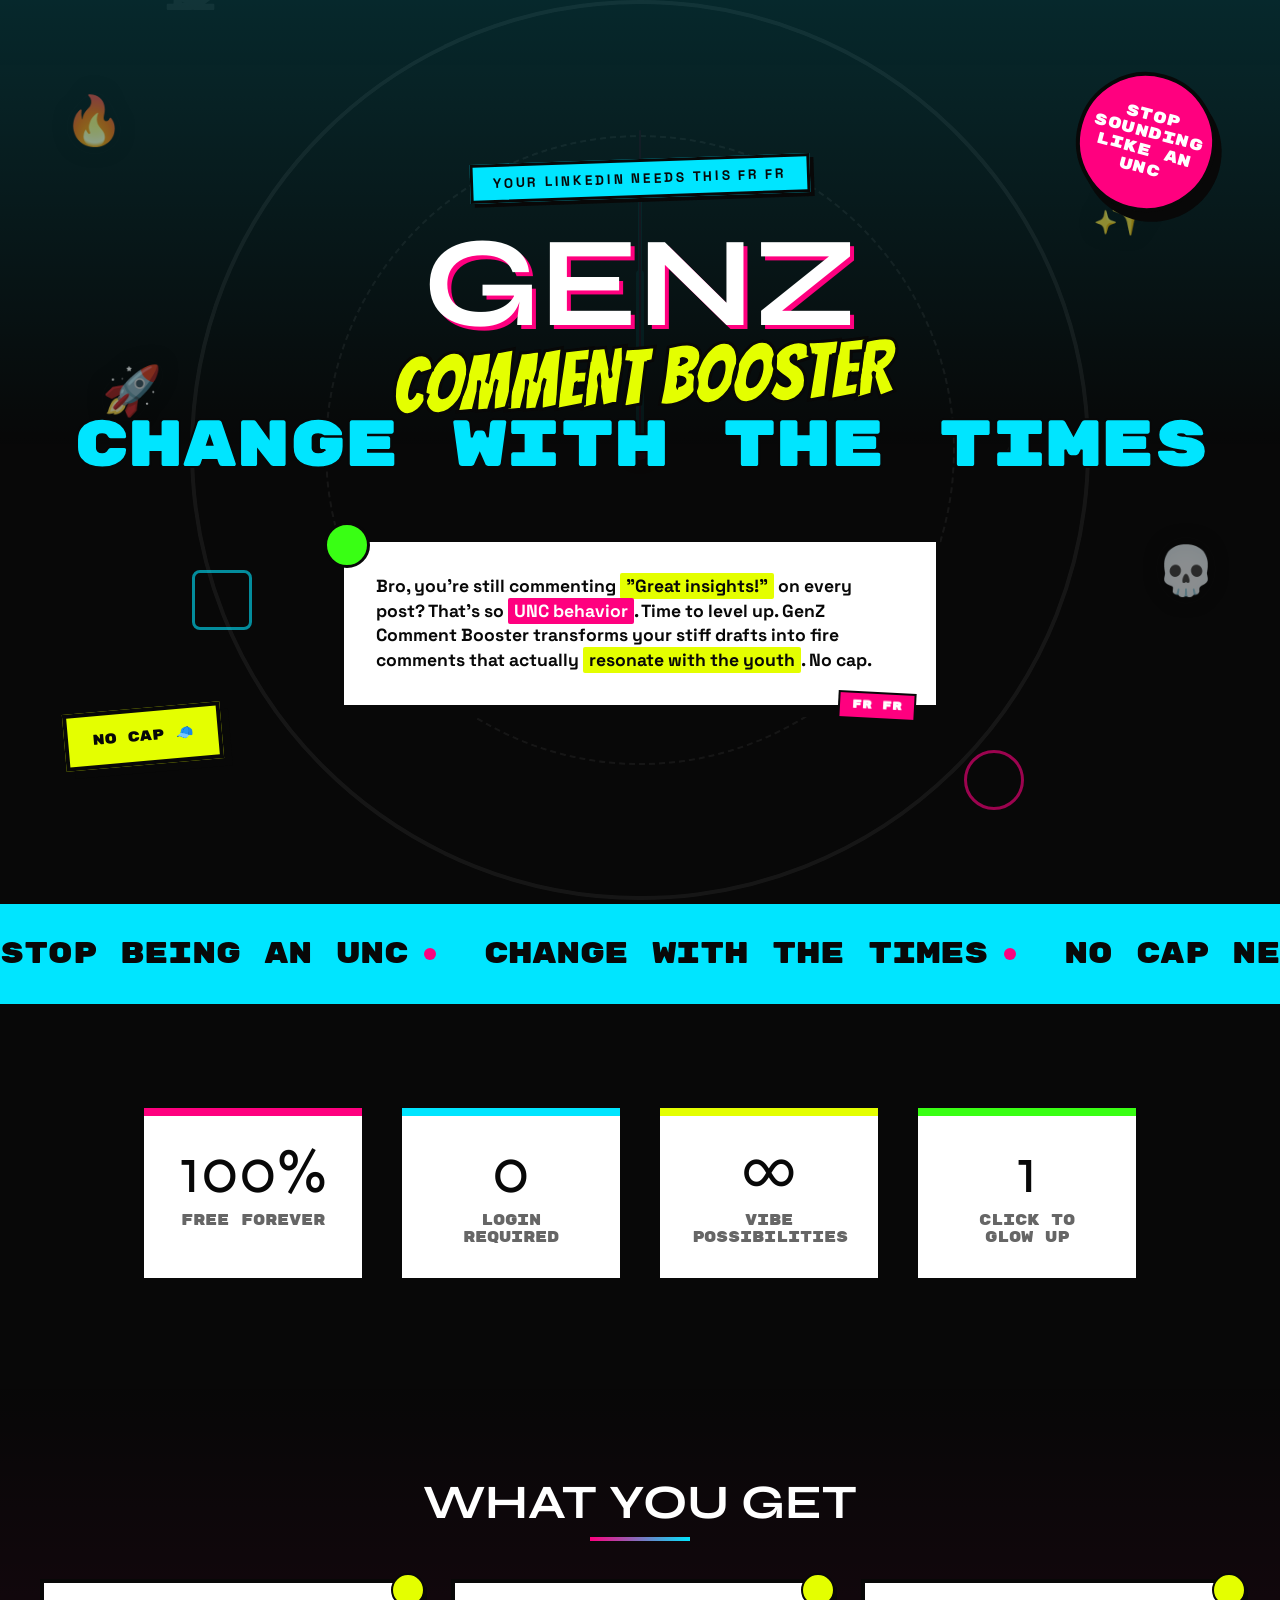
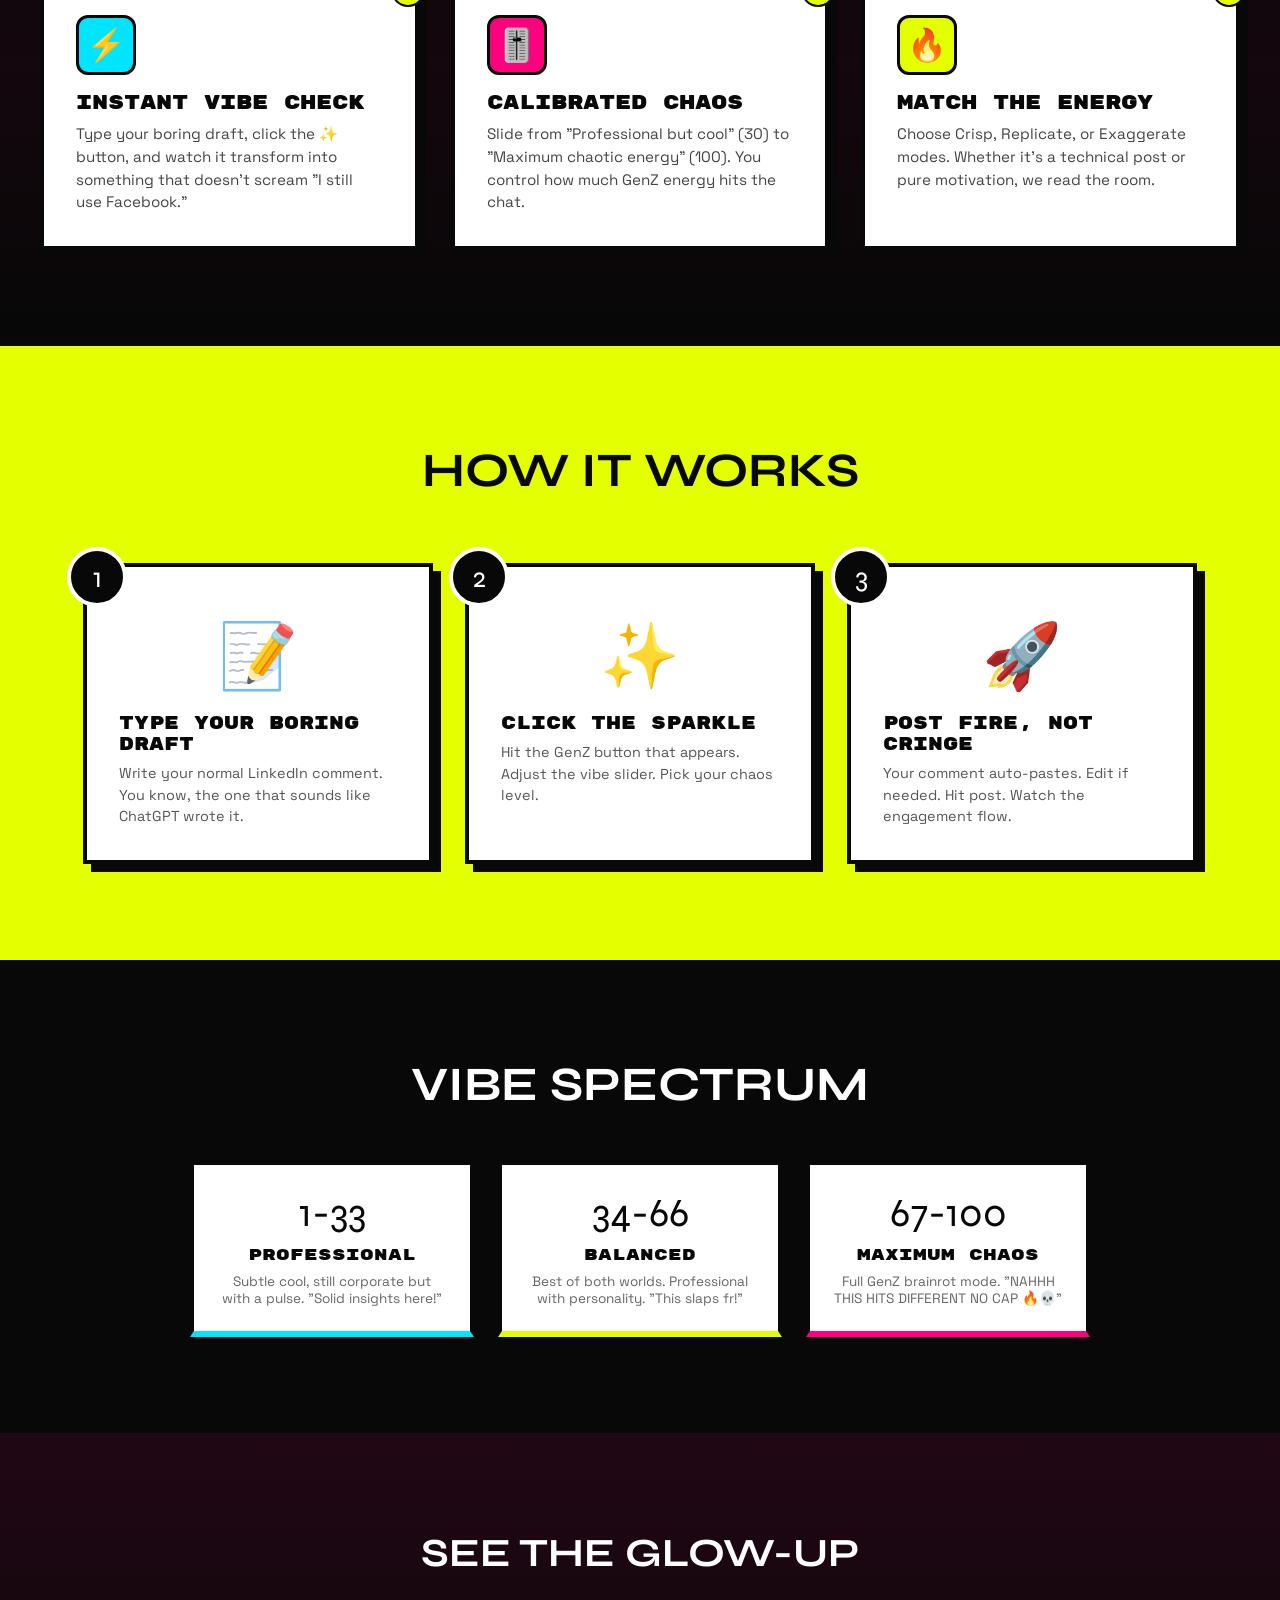
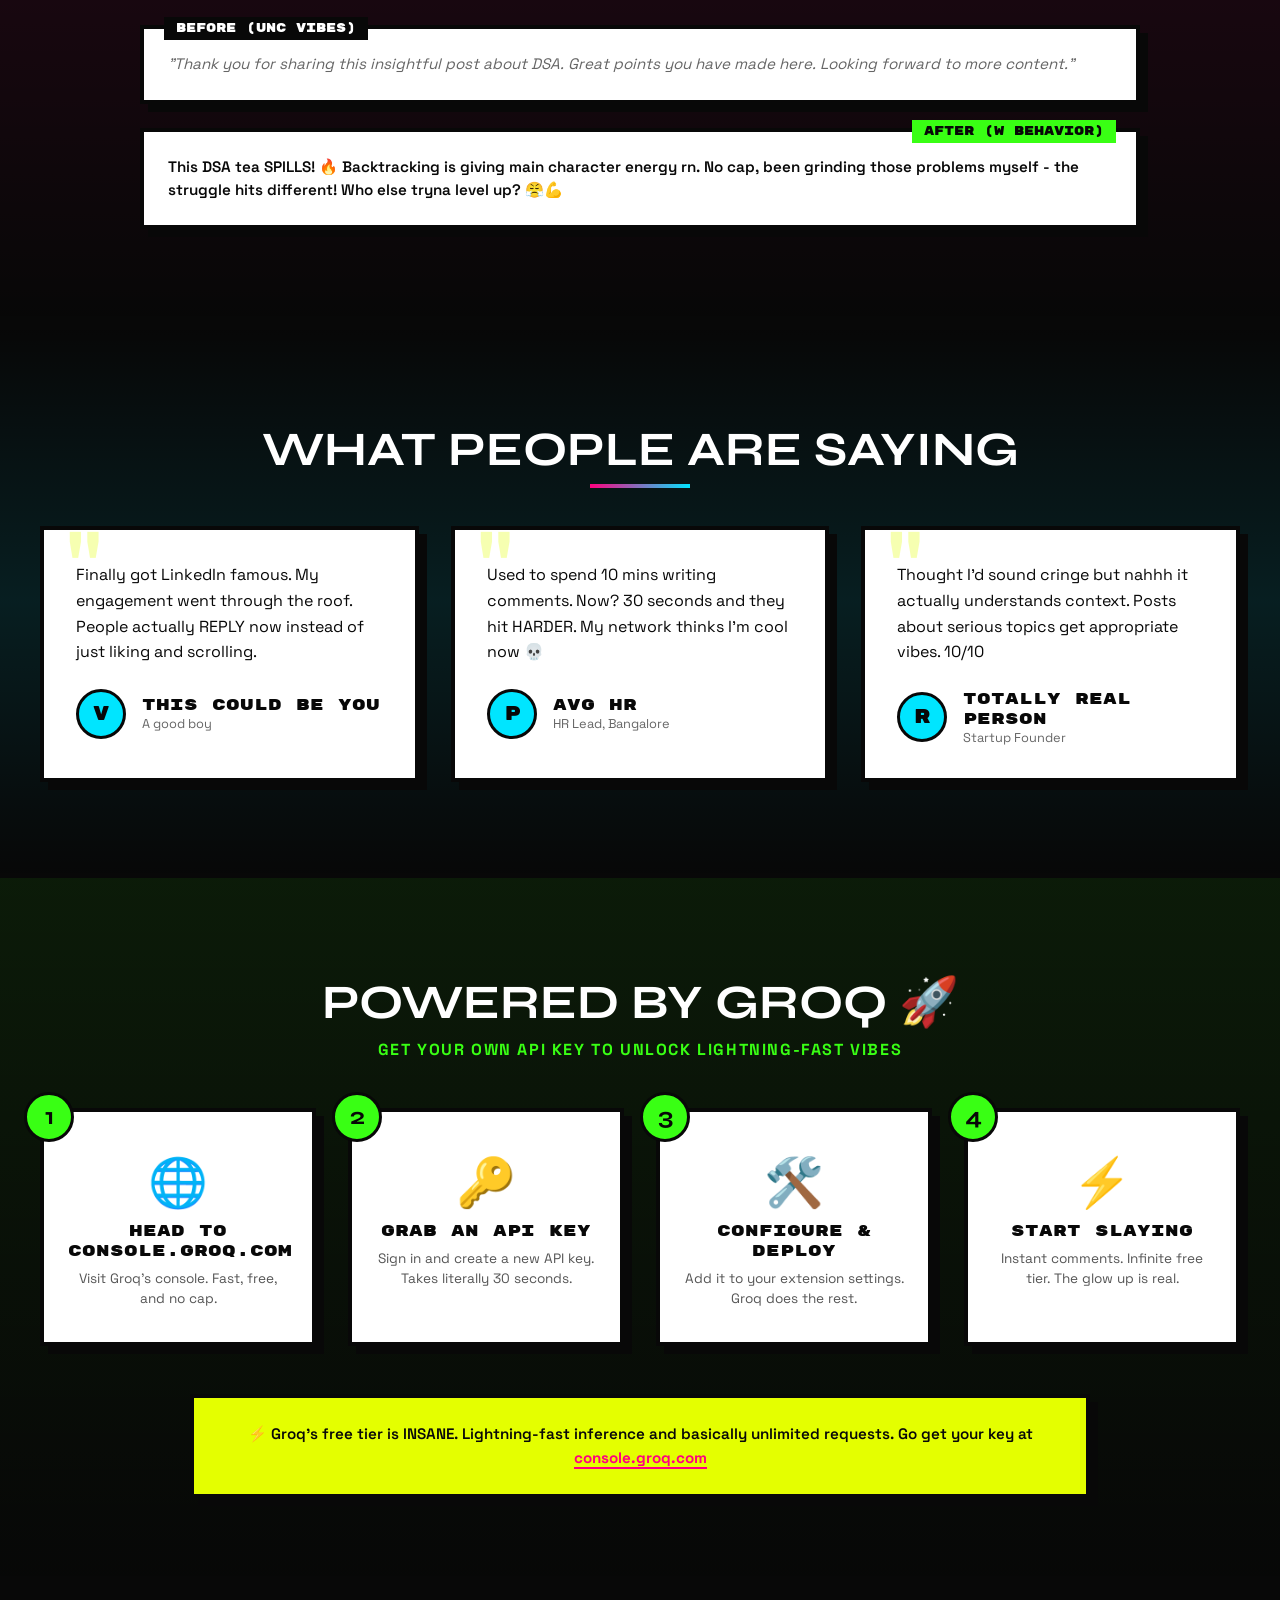
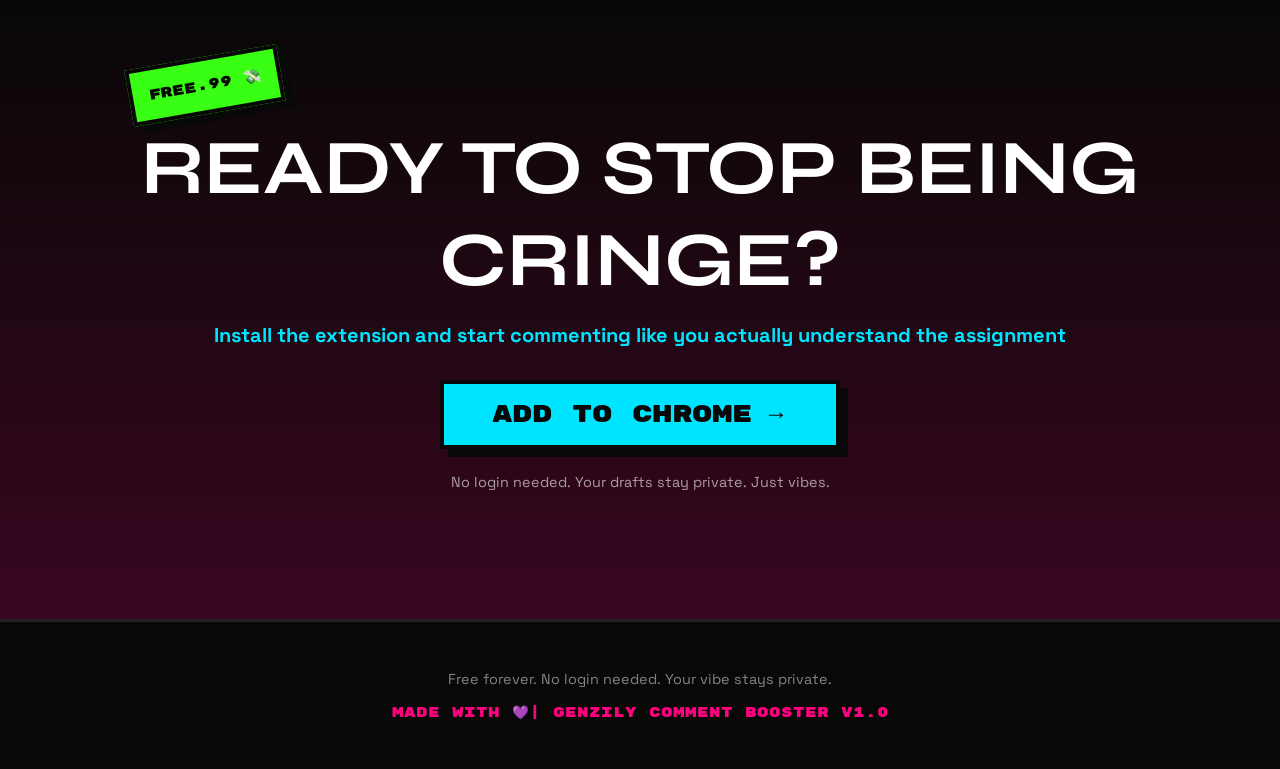
==== commit 0b56d2ac: "overhaul baby" ====
--- a/index.html
+++ b/index.html
@@ -3,6 +3,7 @@
 <head>
   <meta charset="UTF-8">
   <meta name="viewport" content="width=device-width, initial-scale=1.0">
+  <link rel="icon" href="icon16.png">
   <title>GenZily Stop Sounding Like an UNC</title>
   <link rel="preconnect" href="https://fonts.googleapis.com">
   <link rel="preconnect" href="https://fonts.gstatic.com" crossorigin>
@@ -1117,6 +1118,169 @@
       50% { transform: scaleX(1.1); }
     }
 
+    /* Enhanced Animations */
+    @keyframes slide-in-left {
+      from {
+        opacity: 0;
+        transform: translateX(-40px);
+      }
+      to {
+        opacity: 1;
+        transform: translateX(0);
+      }
+    }
+
+    @keyframes slide-in-right {
+      from {
+        opacity: 0;
+        transform: translateX(40px);
+      }
+      to {
+        opacity: 1;
+        transform: translateX(0);
+      }
+    }
+
+    @keyframes scale-in {
+      from {
+        opacity: 0;
+        transform: scale(0.8);
+      }
+      to {
+        opacity: 1;
+        transform: scale(1);
+      }
+    }
+
+    @keyframes flip-card {
+      0% { transform: rotateX(0deg); }
+      100% { transform: rotateX(360deg); }
+    }
+
+    @keyframes glow-pulse {
+      0%, 100% { box-shadow: var(--shadow-brutal); }
+      50% { box-shadow: 12px 12px 0 var(--black), 0 0 20px rgba(255,0,127,0.5); }
+    }
+
+    @keyframes jiggle {
+      0%, 100% { transform: rotate(0deg); }
+      25% { transform: rotate(2deg); }
+      75% { transform: rotate(-2deg); }
+    }
+
+    /* Stagger animations for cards */
+    .stat-card {
+      animation: scale-in 0.6s ease-out backwards;
+    }
+
+    .stat-card:nth-child(1) { animation-delay: 0.1s; }
+    .stat-card:nth-child(2) { animation-delay: 0.2s; }
+    .stat-card:nth-child(3) { animation-delay: 0.3s; }
+    .stat-card:nth-child(4) { animation-delay: 0.4s; }
+
+    .feature-card {
+      animation: slide-in-left 0.7s ease-out backwards;
+    }
+
+    .feature-card:nth-child(1) { animation-delay: 0.1s; }
+    .feature-card:nth-child(2) { animation-delay: 0.3s; animation-name: scale-in; }
+    .feature-card:nth-child(3) { animation-delay: 0.5s; animation-name: slide-in-right; }
+
+    .step-card {
+      animation: scale-in 0.6s ease-out backwards;
+    }
+
+    .step-card:nth-child(1) { animation-delay: 0.1s; }
+    .step-card:nth-child(2) { animation-delay: 0.3s; }
+    .step-card:nth-child(3) { animation-delay: 0.5s; }
+
+    .vibe-level {
+      animation: slide-in-left 0.6s ease-out backwards;
+    }
+
+    .vibe-level:nth-child(1) { animation-delay: 0.1s; }
+    .vibe-level:nth-child(2) { 
+      animation-delay: 0.2s; 
+      animation-name: scale-in;
+    }
+    .vibe-level:nth-child(3) { 
+      animation-delay: 0.3s; 
+      animation-name: slide-in-right;
+    }
+
+    .testimonial-card {
+      animation: scale-in 0.6s ease-out backwards;
+    }
+
+    .testimonial-card:nth-child(1) { animation-delay: 0.1s; }
+    .testimonial-card:nth-child(2) { animation-delay: 0.3s; }
+    .testimonial-card:nth-child(3) { animation-delay: 0.5s; }
+
+    .gemini-card {
+      animation: scale-in 0.6s ease-out backwards;
+    }
+
+    .gemini-card:nth-child(1) { animation-delay: 0.1s; }
+    .gemini-card:nth-child(2) { animation-delay: 0.2s; }
+    .gemini-card:nth-child(3) { animation-delay: 0.3s; }
+    .gemini-card:nth-child(4) { animation-delay: 0.4s; }
+
+    /* Scroll animations */
+    @keyframes fade-in-up {
+      from {
+        opacity: 0;
+        transform: translateY(30px);
+      }
+      to {
+        opacity: 1;
+        transform: translateY(0);
+      }
+    }
+
+    .section-title {
+      animation: fade-in-up 0.8s ease-out;
+    }
+
+    /* Interactive hover effects */
+    .stat-card {
+      animation: glow-pulse 3s ease-in-out infinite;
+    }
+
+    .stat-card:nth-child(1) { animation-delay: 0s; }
+    .stat-card:nth-child(2) { animation-delay: 0.5s; }
+    .stat-card:nth-child(3) { animation-delay: 1s; }
+    .stat-card:nth-child(4) { animation-delay: 1.5s; }
+
+    /* Better transitions */
+    * {
+      transition: all 0.15s ease;
+    }
+
+    /* Disable transition on animations */
+    .float-item, .shape-float {
+      transition: none !important;
+    }
+
+    /* Stagger animations on multiple elements */
+    .demo-card {
+      animation: fade-in-up 0.8s ease-out;
+    }
+
+    .demo-card:first-child { animation-delay: 0.1s; }
+    .demo-card:last-child { animation-delay: 0.3s; }
+
+    .gemini-info-box {
+      animation: fade-in-up 1s ease-out 0.5s backwards;
+    }
+
+    /* Responsive Animations */
+    @media (prefers-reduced-motion: reduce) {
+      * {
+        animation: none !important;
+        transition: none !important;
+      }
+    }
+
     /* Responsive */
     @media (max-width: 768px) {
       .sticker-unc {
@@ -1401,41 +1565,41 @@
   </section>
 
   
-  <!-- Powered by Gemini -->
+  <!-- Powered by Groq -->
   <section class="gemini-section">
-    <h2 class="gemini-title">Powered by Gemini 🔥</h2>
-    <p class="gemini-subtitle">Get your own API key to unlock the full power</p>
+    <h2 class="gemini-title">Powered by Groq 🚀</h2>
+    <p class="gemini-subtitle">Get your own API key to unlock lightning-fast vibes</p>
     <div class="gemini-steps">
       <div class="gemini-card">
         <div class="gemini-step-number">1</div>
         <div class="gemini-emoji">🌐</div>
-        <div class="gemini-card-title">Head to ai.google.dev</div>
-        <div class="gemini-card-desc">Visit Google's AI Studio. No boring BS, just vibes.</div>
+        <div class="gemini-card-title">Head to console.groq.com</div>
+        <div class="gemini-card-desc">Visit Groq's console. Fast, free, and no cap.</div>
       </div>
 
       <div class="gemini-card">
         <div class="gemini-step-number">2</div>
         <div class="gemini-emoji">🔑</div>
-        <div class="gemini-card-title">Click Get API Key</div>
-        <div class="gemini-card-desc">Sign in with your Google account and grab your key.</div>
+        <div class="gemini-card-title">Grab an API Key</div>
+        <div class="gemini-card-desc">Sign in and create a new API key. Takes literally 30 seconds.</div>
       </div>
 
       <div class="gemini-card">
         <div class="gemini-step-number">3</div>
         <div class="gemini-emoji">🛠️</div>
         <div class="gemini-card-title">Configure & Deploy</div>
-        <div class="gemini-card-desc">Add it to your local setup and get that infinite vibe energy.</div>
+        <div class="gemini-card-desc">Add it to your extension settings. Groq does the rest.</div>
       </div>
 
       <div class="gemini-card">
         <div class="gemini-step-number">4</div>
-        <div class="gemini-emoji">🚀</div>
+        <div class="gemini-emoji">⚡</div>
         <div class="gemini-card-title">Start Slaying</div>
-        <div class="gemini-card-desc">Unlimited comments transformed. The glow up never stops.</div>
+        <div class="gemini-card-desc">Instant comments. Infinite free tier. The glow up is real.</div>
       </div>
     </div>
     <div class="gemini-info-box">
-      <p class="gemini-info-text">💡 Free tier = 60 requests/min. More than enough to become a LinkedIn legend. Go get your key at <a href="https://ai.google.dev/" target="_blank" class="gemini-link">ai.google.dev</a></p>
+      <p class="gemini-info-text">⚡ Groq's free tier is INSANE. Lightning-fast inference and basically unlimited requests. Go get your key at <a href="https://console.groq.com/" target="_blank" class="gemini-link">console.groq.com</a></p>
     </div>
   </section>
 
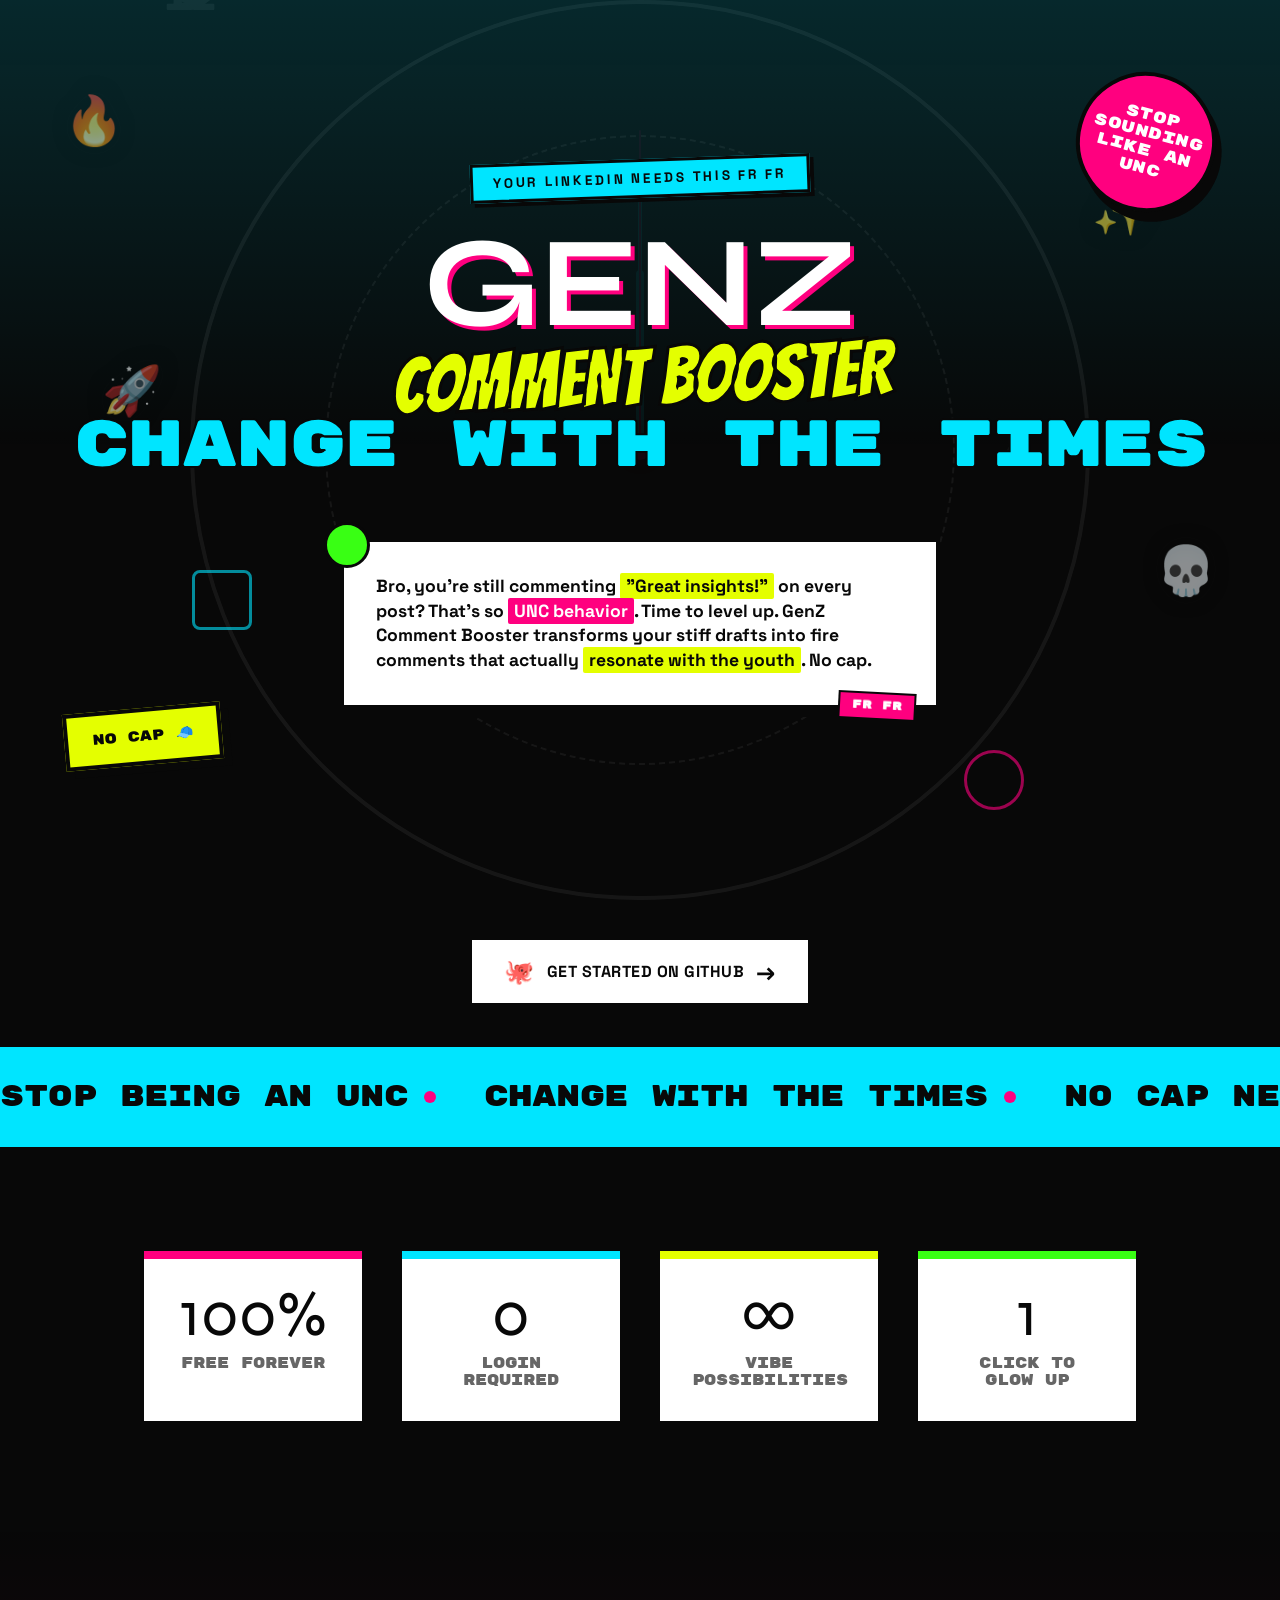
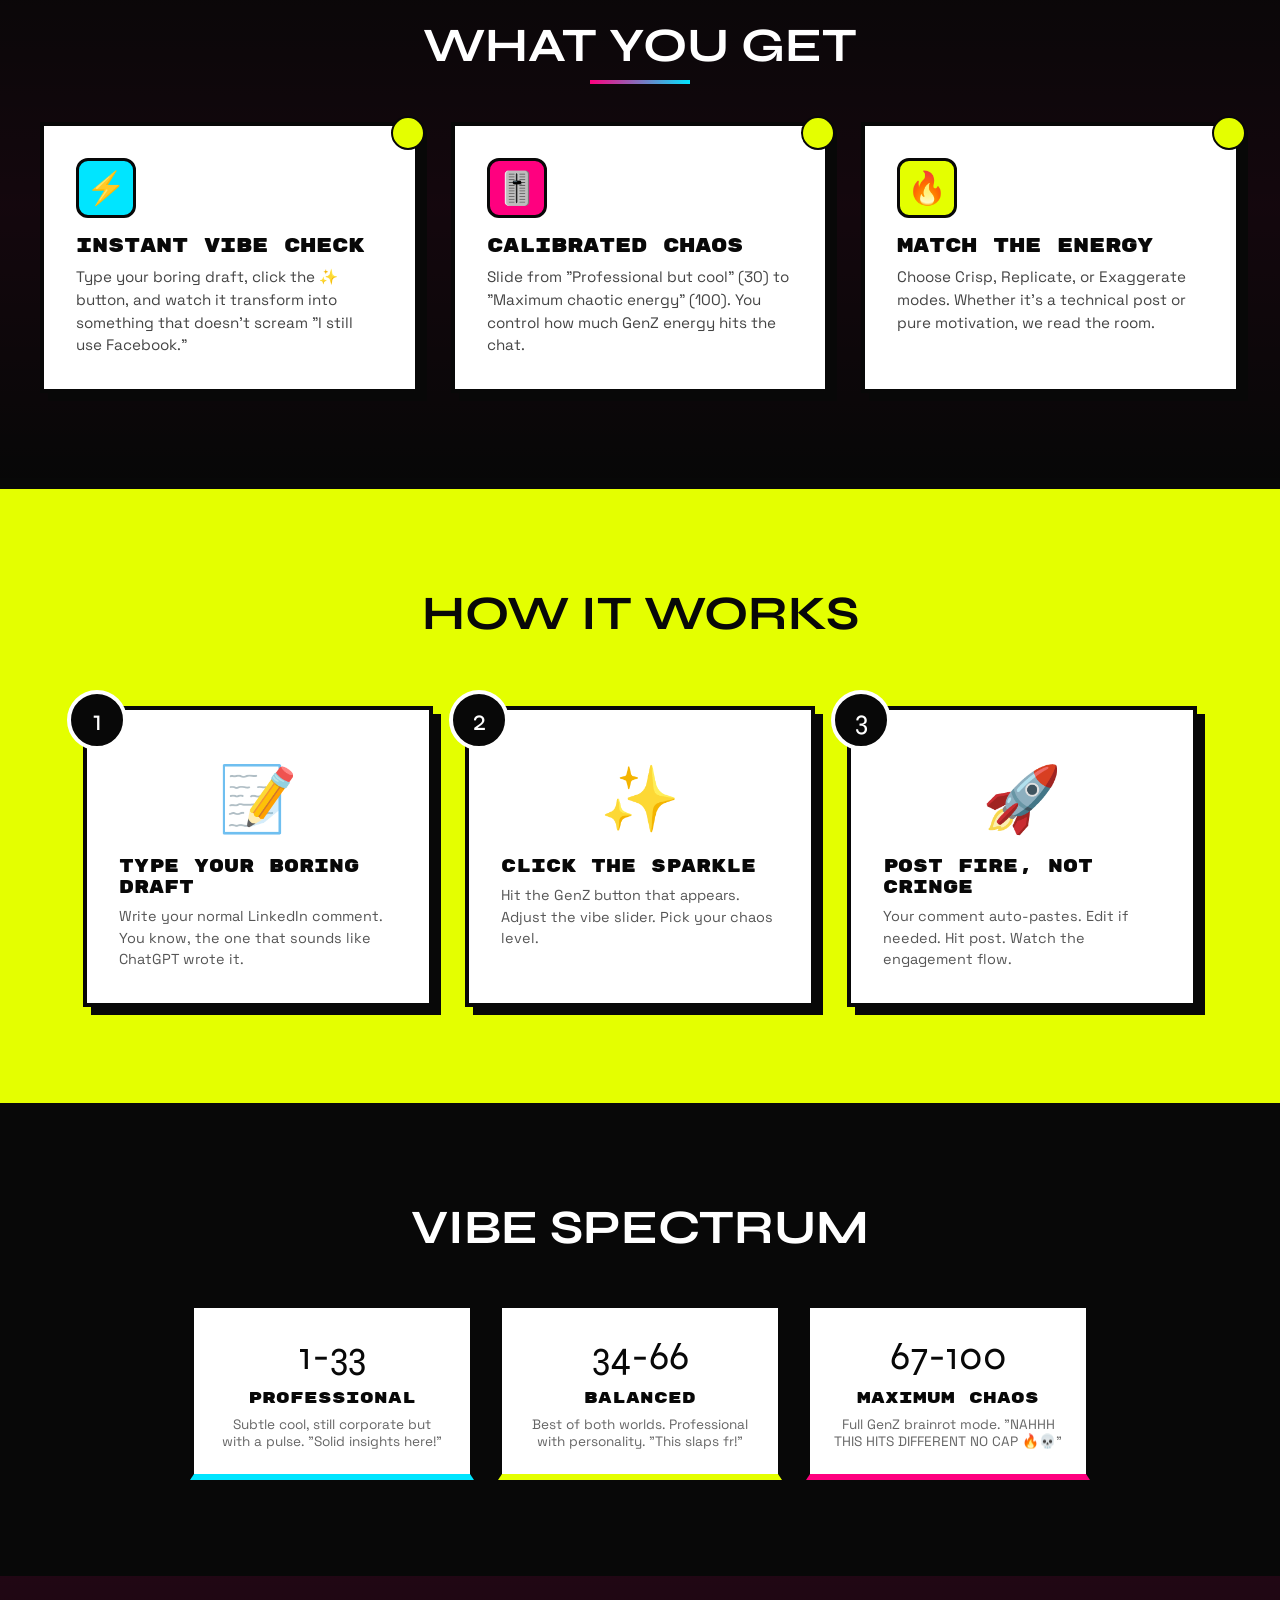
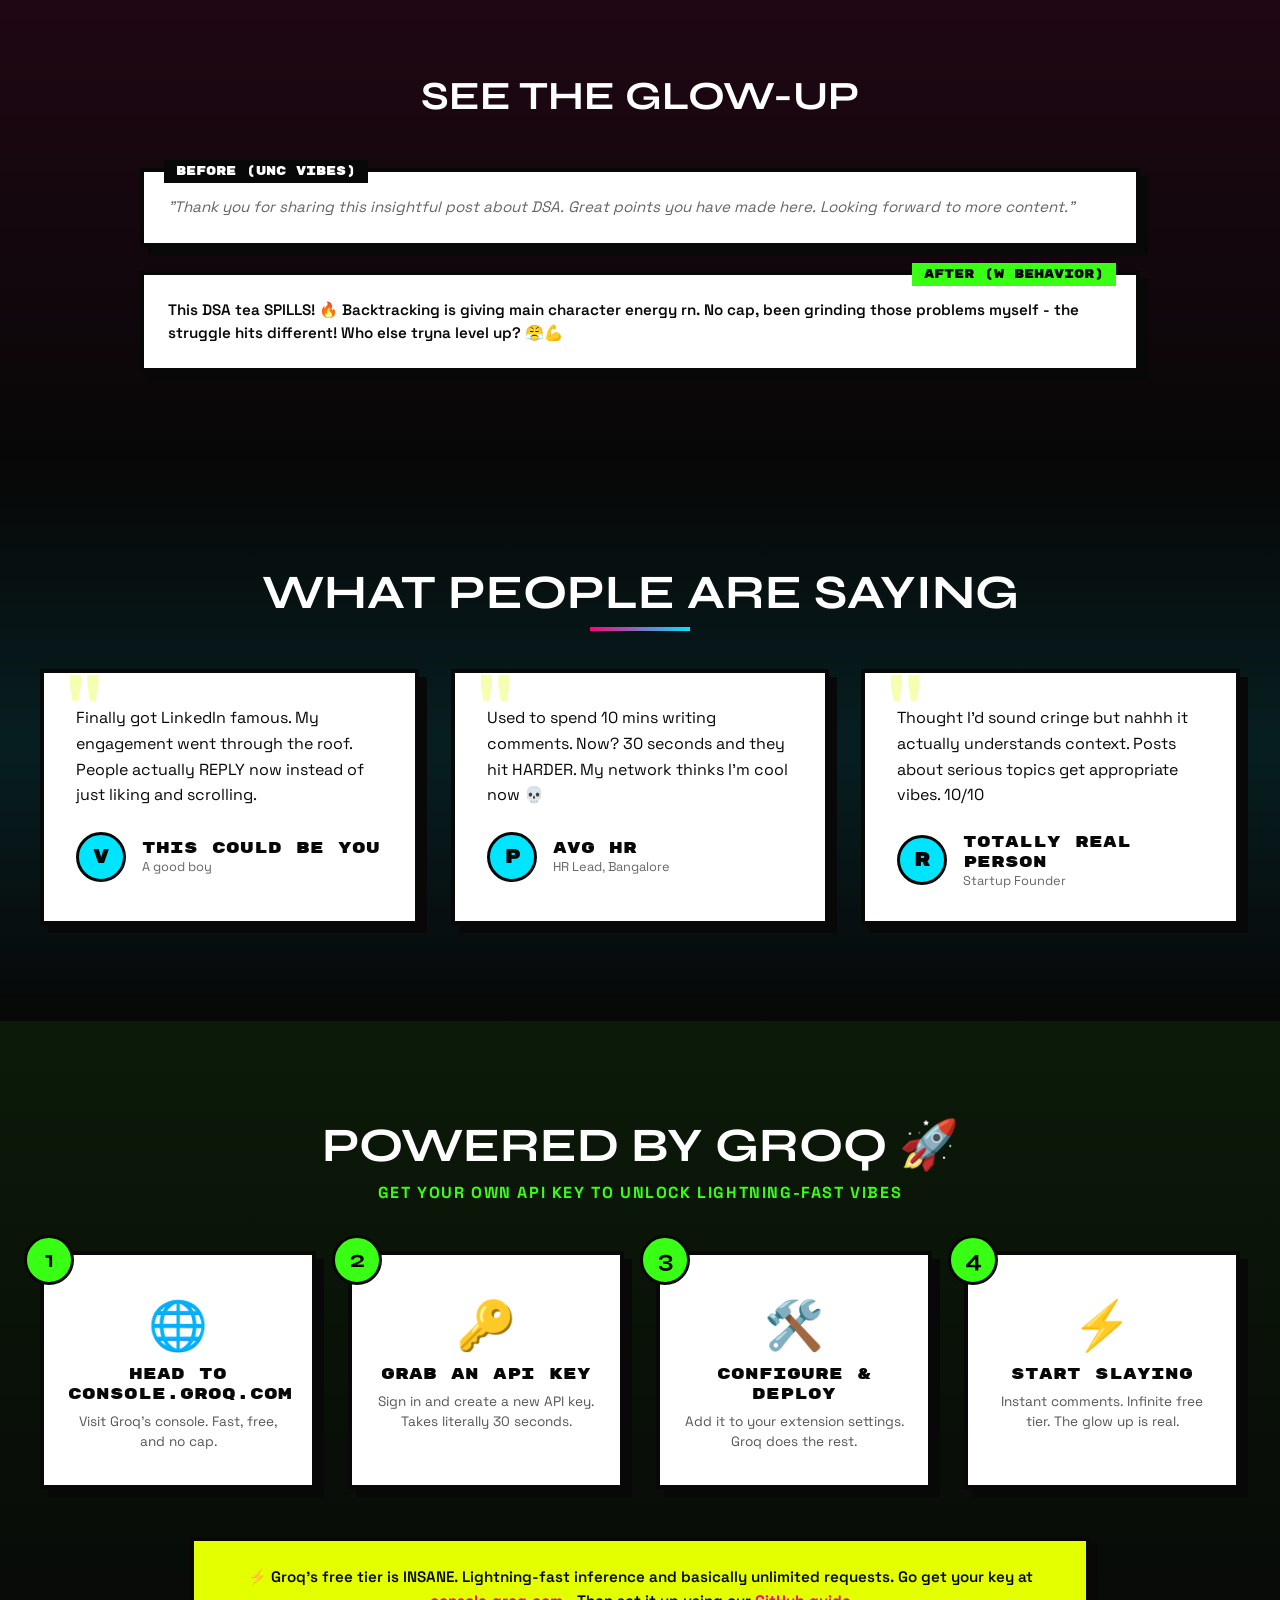
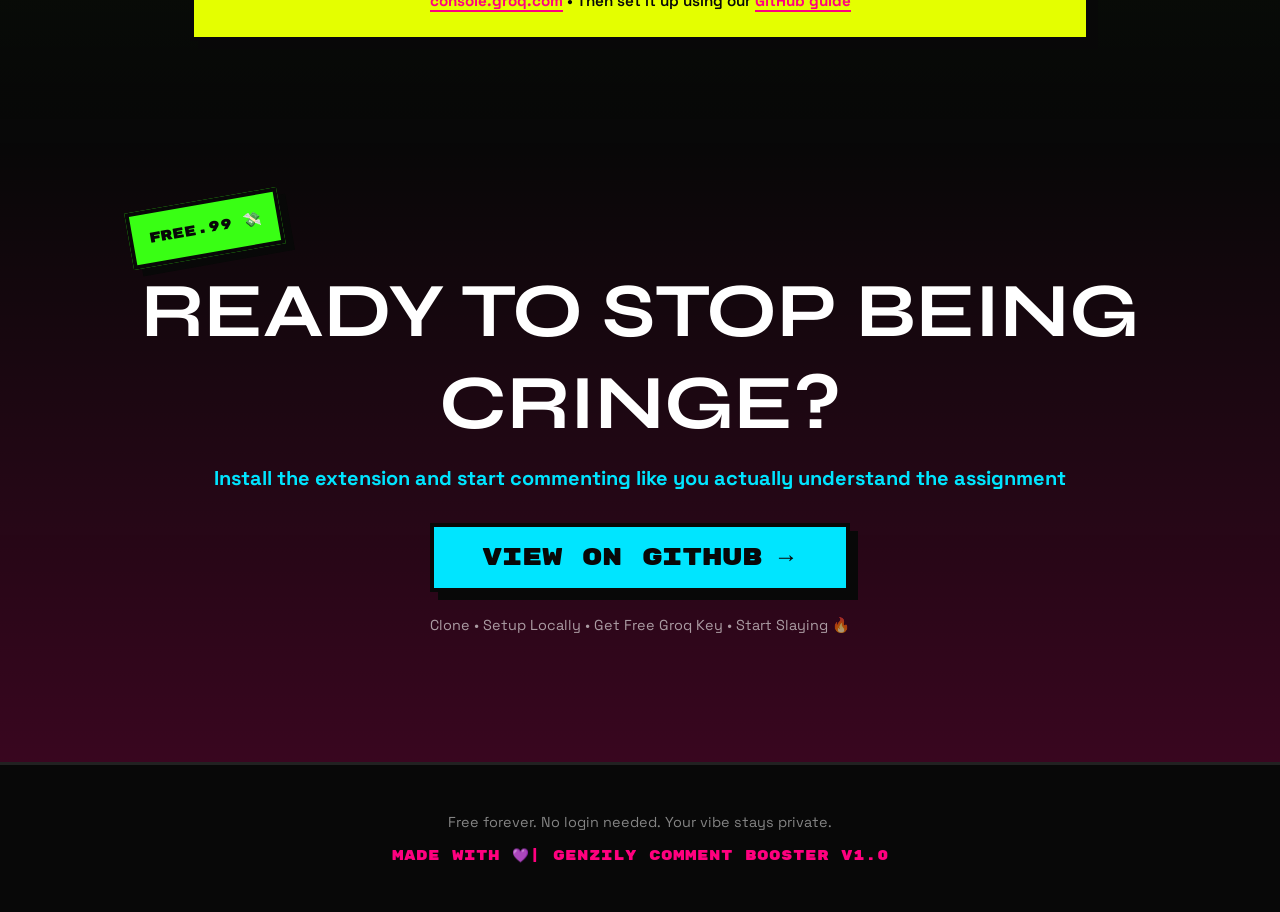
==== commit 5a1572ba: "readme updates and link additions" ====
--- a/index.html
+++ b/index.html
@@ -1273,6 +1273,44 @@
       animation: fade-in-up 1s ease-out 0.5s backwards;
     }
 
+    /* GitHub Banner */
+    .github-banner {
+      padding: 2rem;
+      text-align: center;
+      position: relative;
+      z-index: 10;
+      background: var(--black);
+      border-top: var(--border-thick);
+      border-bottom: var(--border-thick);
+    }
+
+    .github-badge {
+      display: inline-flex;
+      align-items: center;
+      gap: 12px;
+      background: var(--white);
+      border: var(--border-thick);
+      padding: 1rem 2rem;
+      box-shadow: var(--shadow-brutal);
+      text-decoration: none;
+      transition: all 0.3s ease;
+      font-family: var(--font-ui);
+      font-weight: 700;
+      text-transform: uppercase;
+      letter-spacing: 0.5px;
+      color: var(--black);
+    }
+
+    .github-badge:hover {
+      transform: translate(-4px, -4px);
+      box-shadow: 12px 12px 0 var(--black);
+      background: var(--cyan);
+    }
+
+    .github-icon {
+      font-size: 1.5rem;
+    }
+
     /* Responsive Animations */
     @media (prefers-reduced-motion: reduce) {
       * {
@@ -1387,6 +1425,15 @@
     </div>
   </section>
 
+  <!-- GitHub Banner -->
+  <section class="github-banner">
+    <a href="https://github.com/Harsh16Bhardwaj/Genzily-End-the-UNC-life" target="_blank" class="github-badge">
+      <span class="github-icon">🐙</span>
+      <span class="github-text">Get Started on GitHub</span>
+      <span class="github-icon">→</span>
+    </a>
+  </section>
+
   <!-- Marquee -->
   <section class="marquee-section">
     <div class="marquee-track">
@@ -1599,7 +1646,7 @@
       </div>
     </div>
     <div class="gemini-info-box">
-      <p class="gemini-info-text">⚡ Groq's free tier is INSANE. Lightning-fast inference and basically unlimited requests. Go get your key at <a href="https://console.groq.com/" target="_blank" class="gemini-link">console.groq.com</a></p>
+      <p class="gemini-info-text">⚡ Groq's free tier is INSANE. Lightning-fast inference and basically unlimited requests. Go get your key at <a href="https://console.groq.com/" target="_blank" class="gemini-link">console.groq.com</a> • Then set it up using our <a href="https://github.com/Harsh16Bhardwaj/Genzily-End-the-UNC-life" target="_blank" class="gemini-link">GitHub guide</a></p>
     </div>
   </section>
 
@@ -1609,11 +1656,11 @@
   
     <h2 class="cta-title">Ready to Stop Being Cringe?</h2>
     <p class="cta-sub">Install the extension and start commenting like you actually understand the assignment</p>
-    <a href="#" class="cta-btn">
-      <span>Add to Chrome</span>
+    <a href="https://github.com/Harsh16Bhardwaj/Genzily-End-the-UNC-life" target="_blank" class="cta-btn">
+      <span>View on GitHub</span>
       <span>→</span>
     </a>
-    <p class="cta-note">No login needed. Your drafts stay private. Just vibes.</p>
+    <p class="cta-note">Clone • Setup Locally • Get Free Groq Key • Start Slaying 🔥</p>
   </section>
 
   <!-- Footer -->
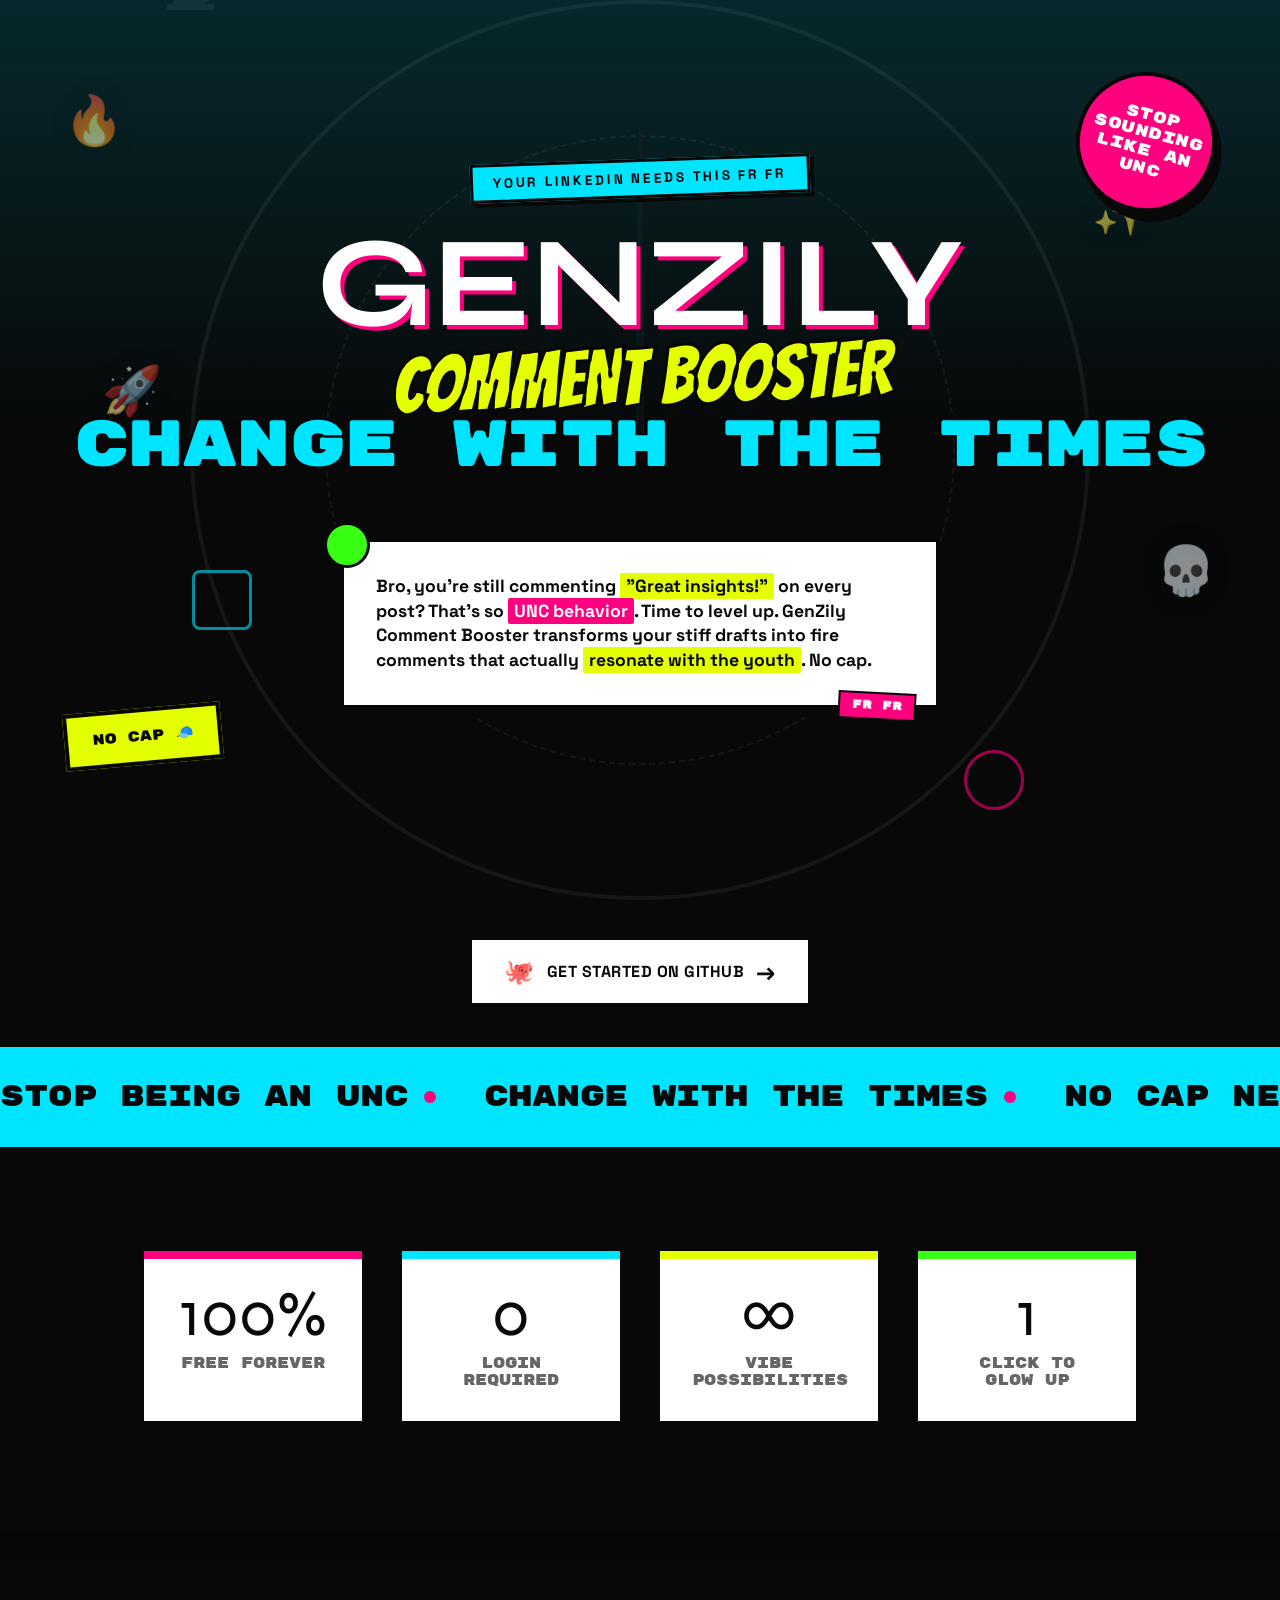
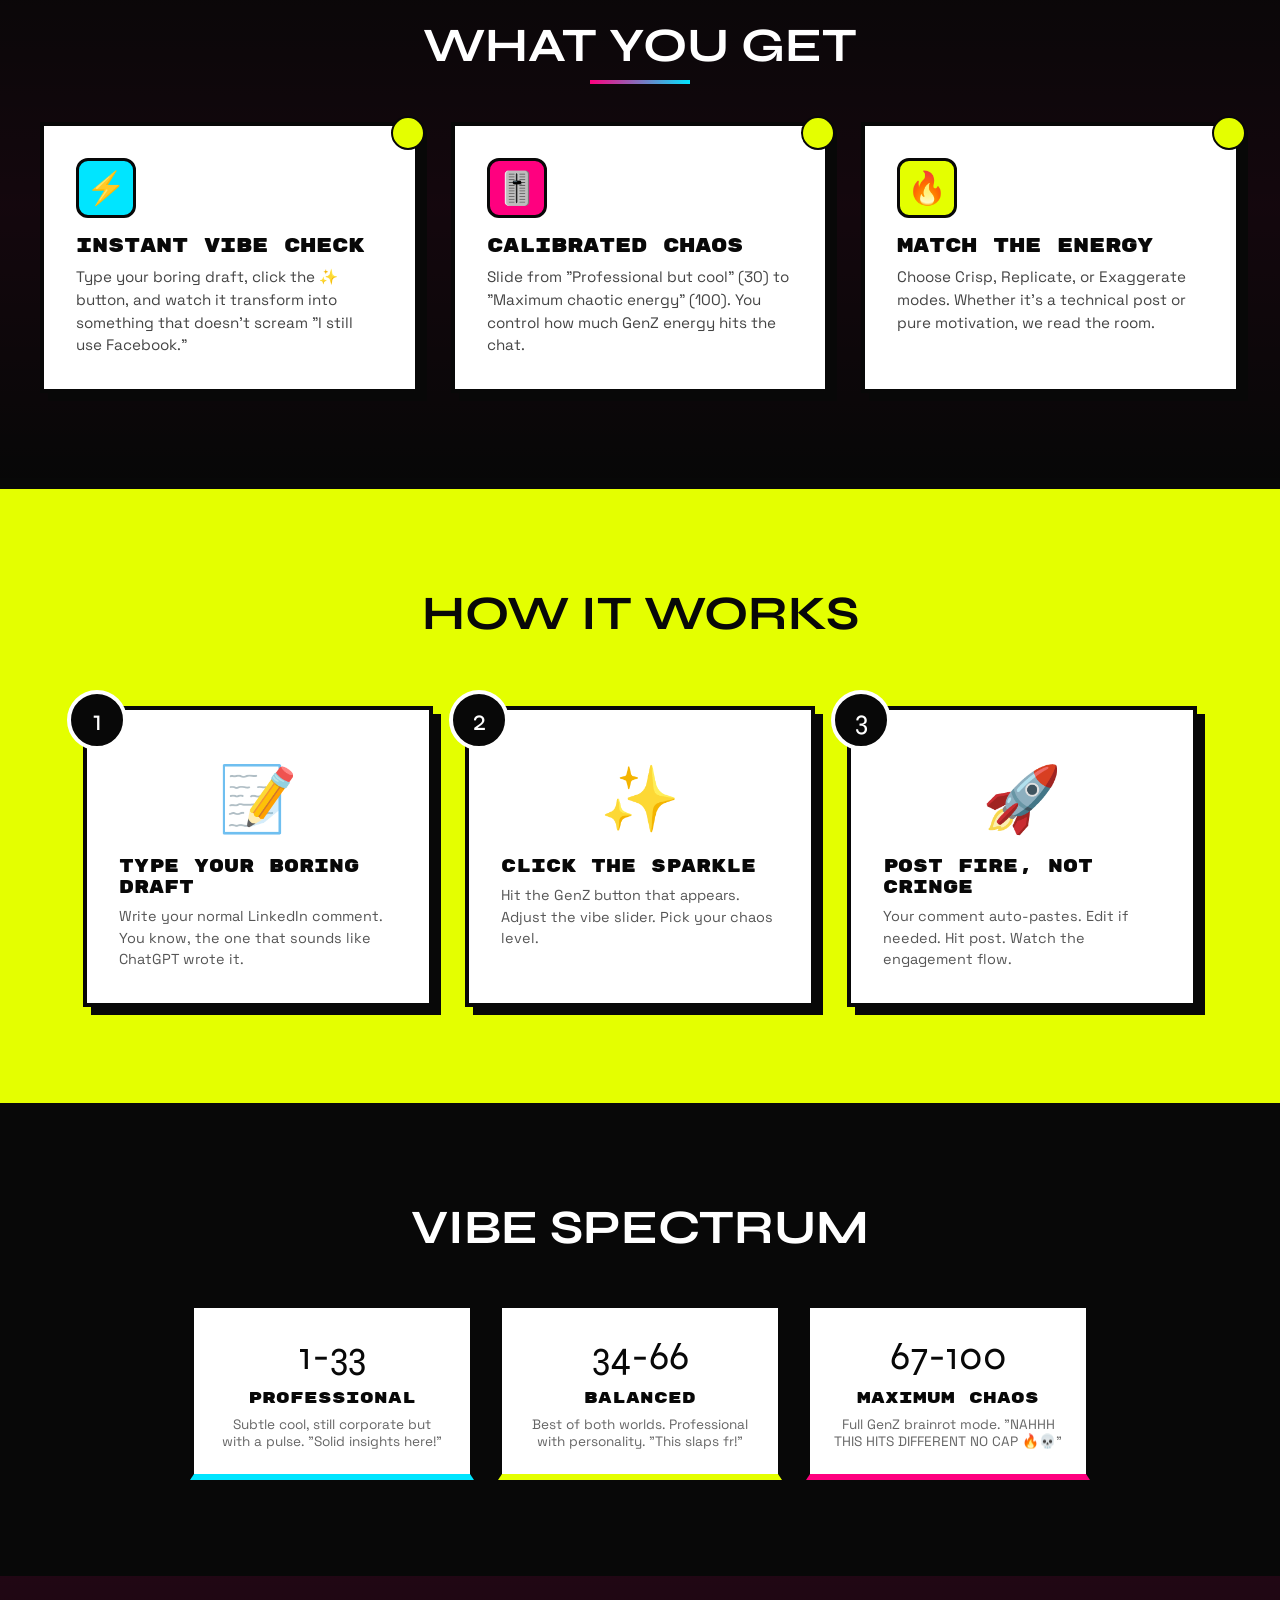
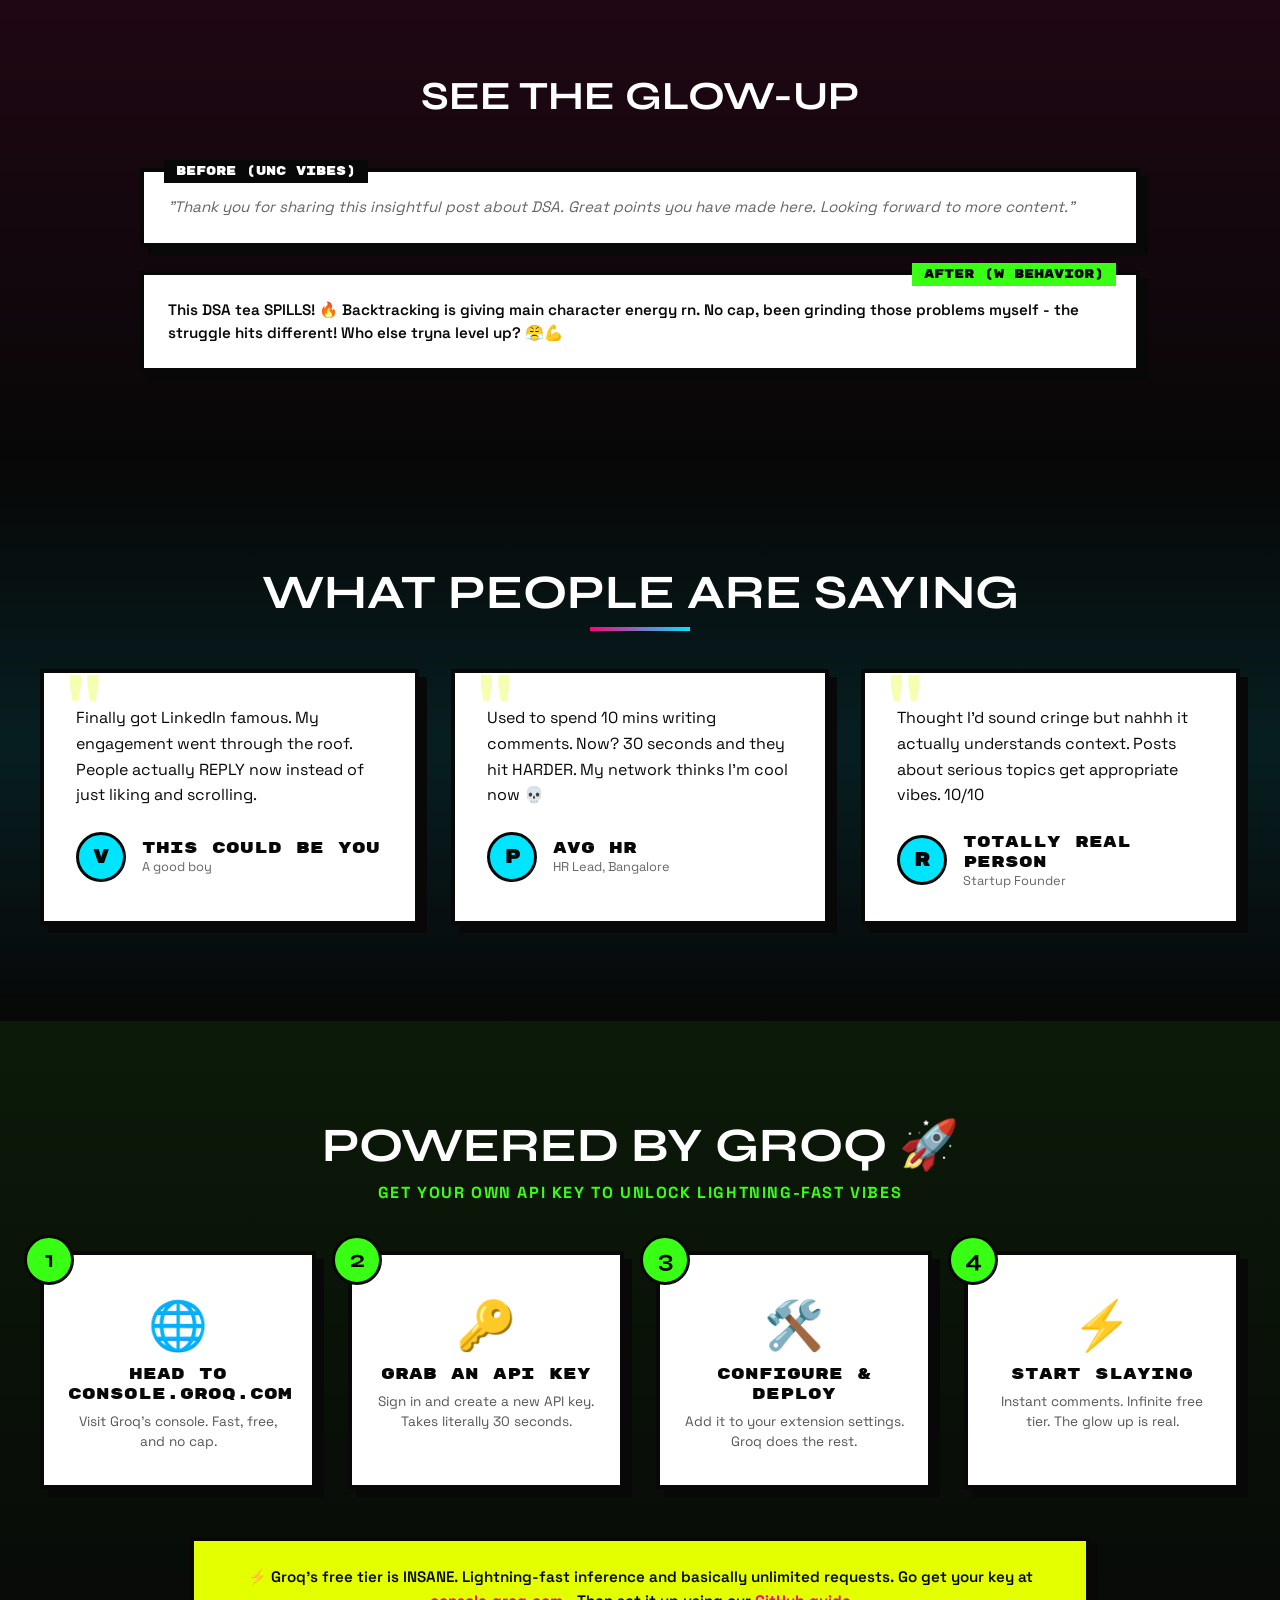
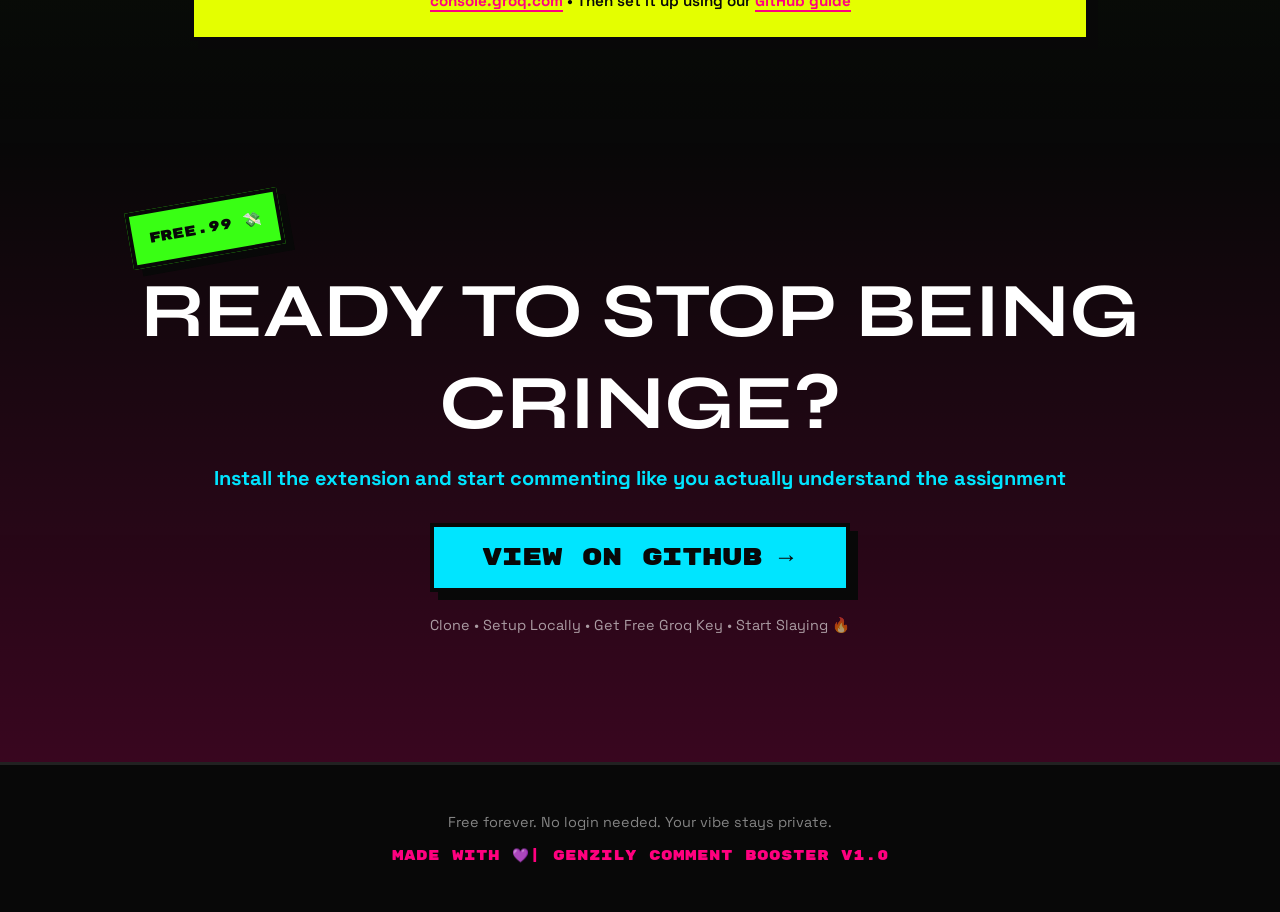
==== commit b9aae921: "name update" ====
--- a/index.html
+++ b/index.html
@@ -1415,13 +1415,13 @@
     <div class="label-top">Your LinkedIn Needs This Fr Fr</div>
 
     <h1>
-      <span class="h1-line1">GENZ</span>
+      <span class="h1-line1">GENZILY</span>
       <span class="h1-line2">COMMENT BOOSTER</span>
       <span class="h1-line3">CHANGE WITH THE TIMES</span>
     </h1>
 
     <div class="subcopy-box">
-      Bro, you're still commenting <span class="highlight">"Great insights!"</span> on every post? That's so <span class="highlight-pink">UNC behavior</span>. Time to level up. GenZ Comment Booster transforms your stiff drafts into fire comments that actually <span class="highlight">resonate with the youth</span>. No cap.
+      Bro, you're still commenting <span class="highlight">"Great insights!"</span> on every post? That's so <span class="highlight-pink">UNC behavior</span>. Time to level up. GenZily Comment Booster transforms your stiff drafts into fire comments that actually <span class="highlight">resonate with the youth</span>. No cap.
     </div>
   </section>
 
